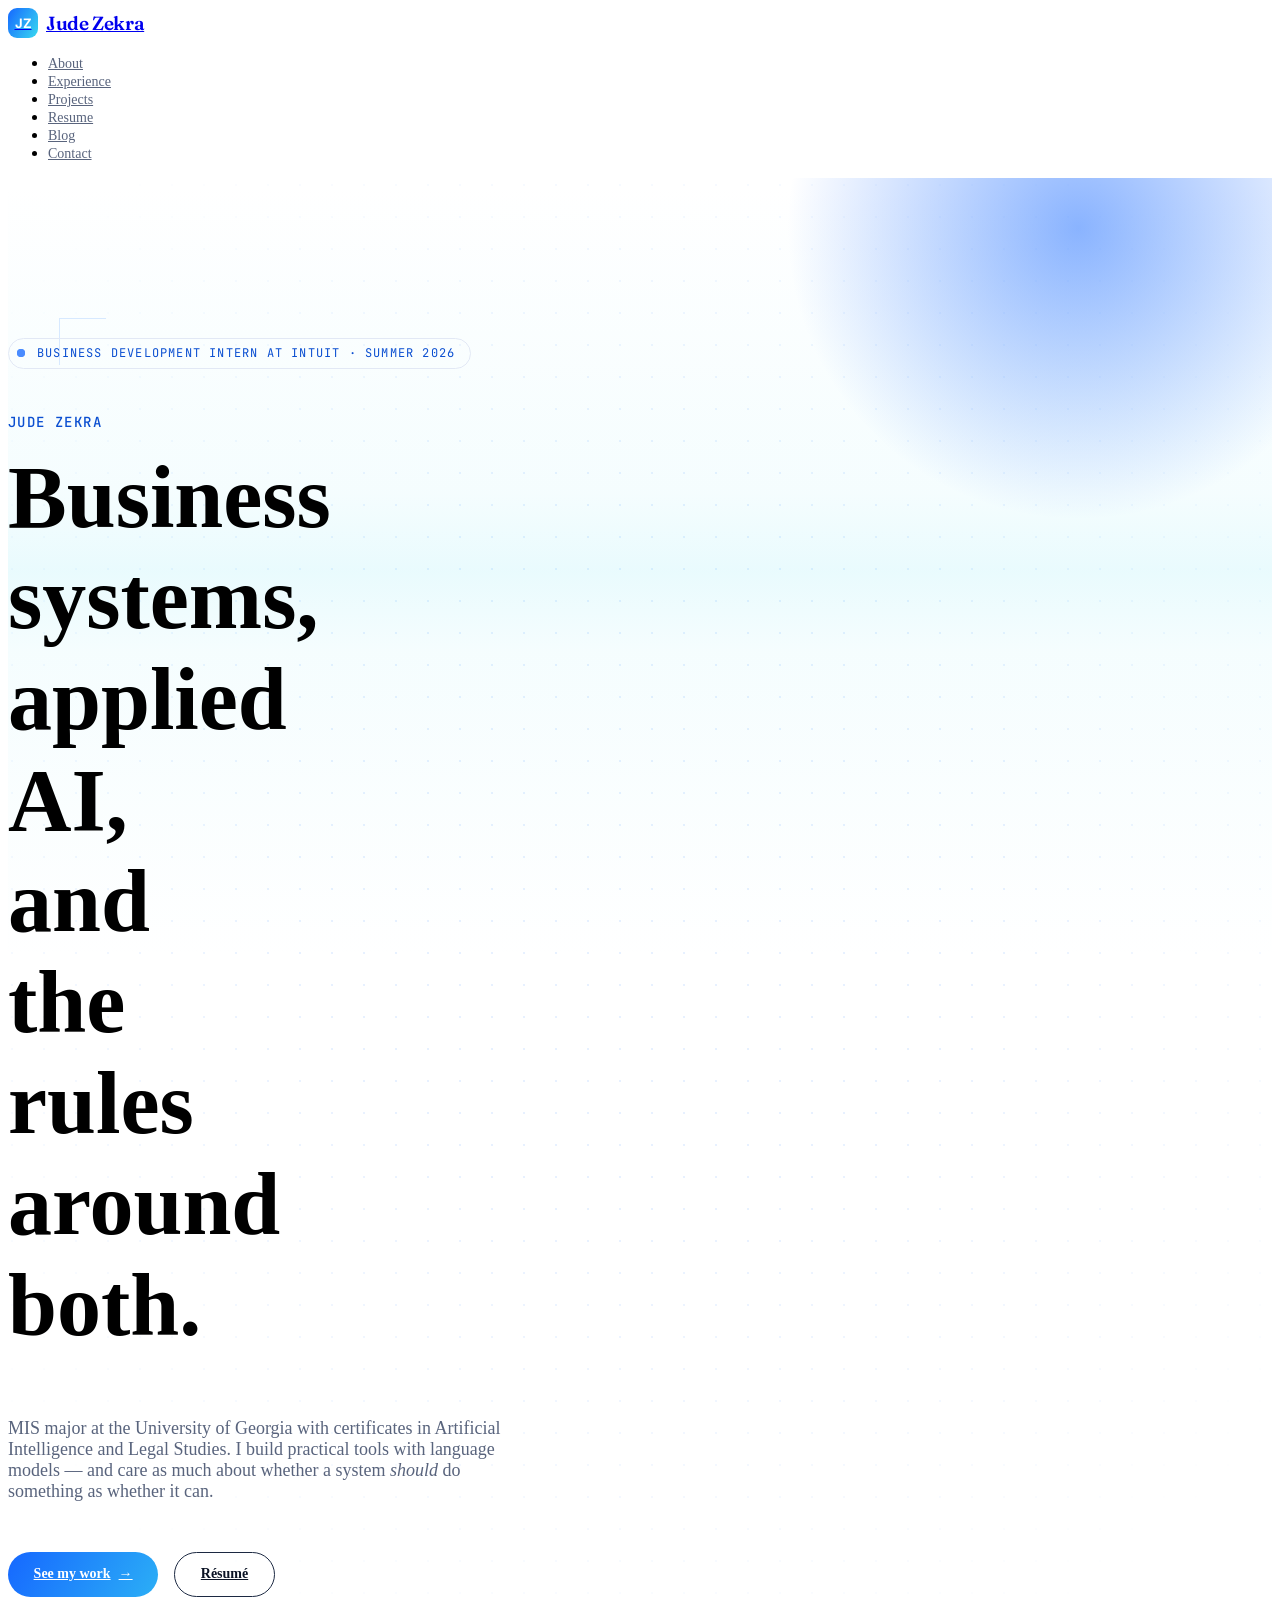
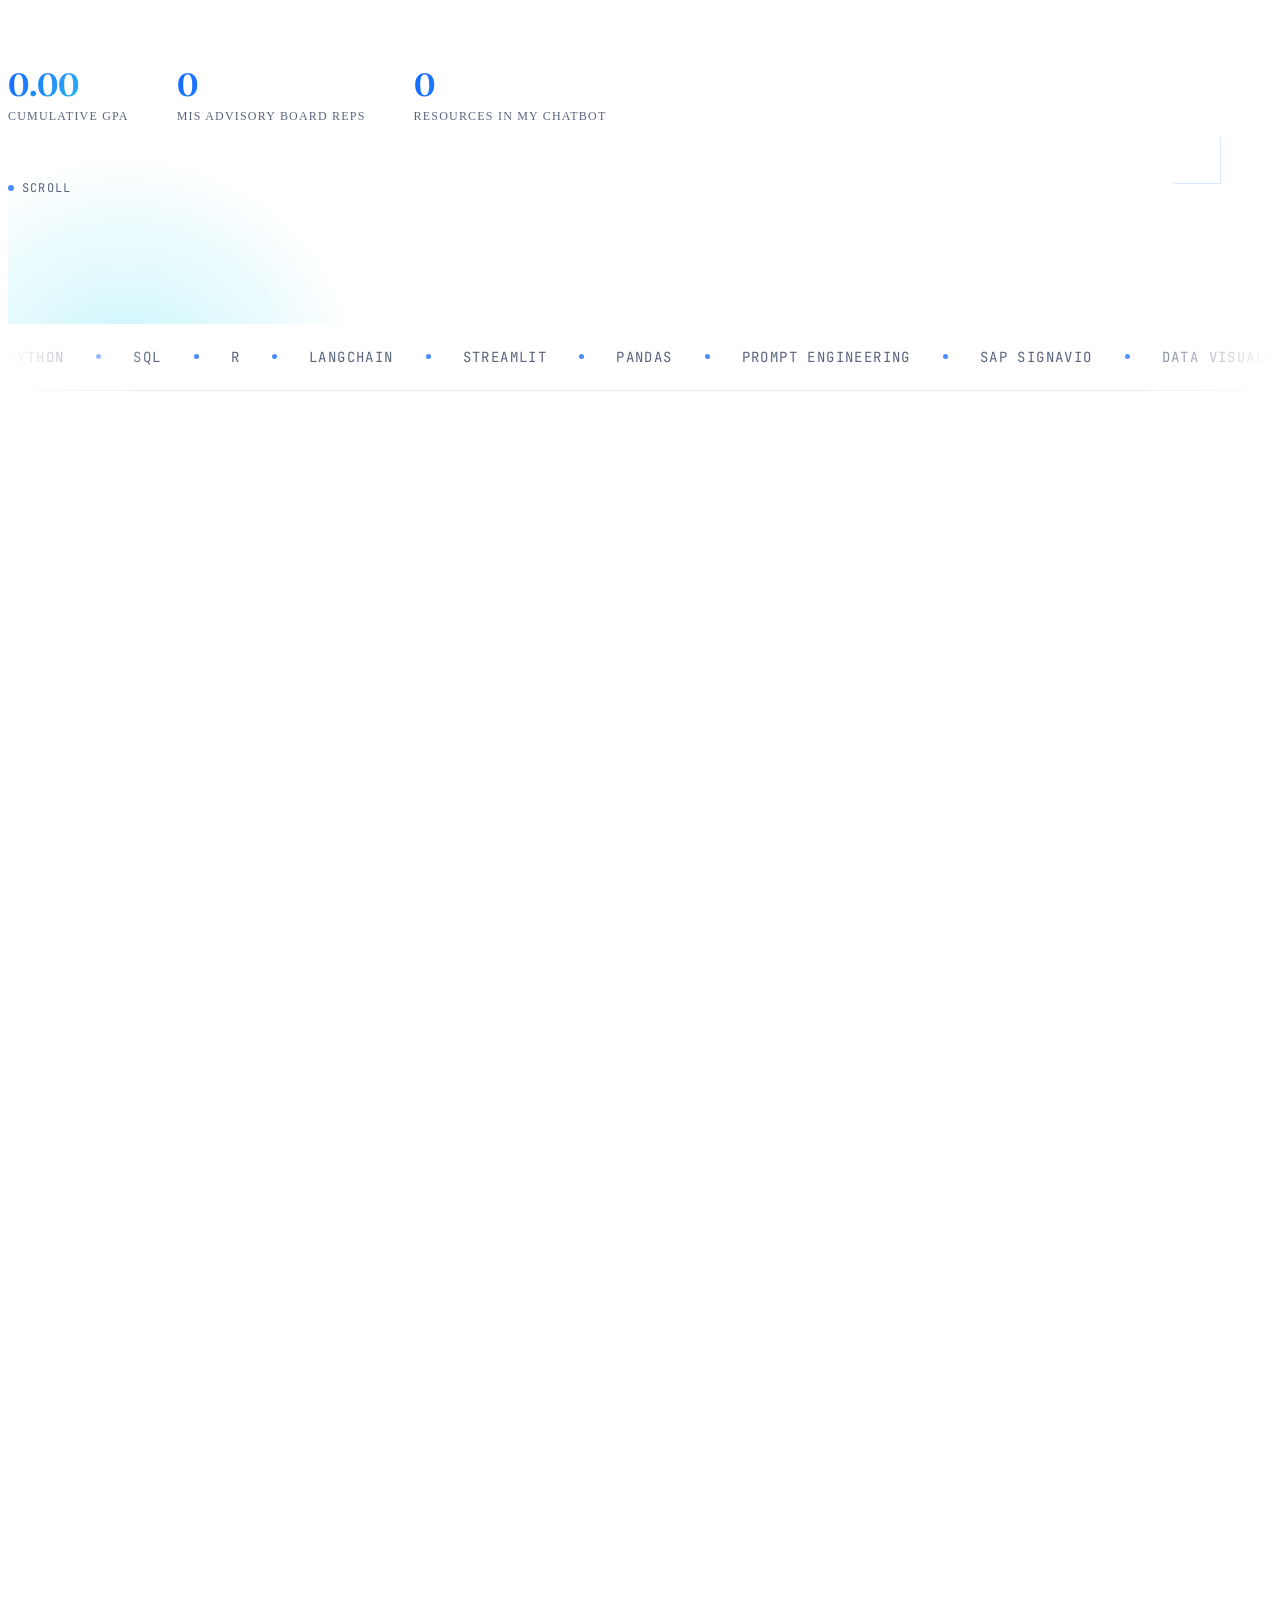
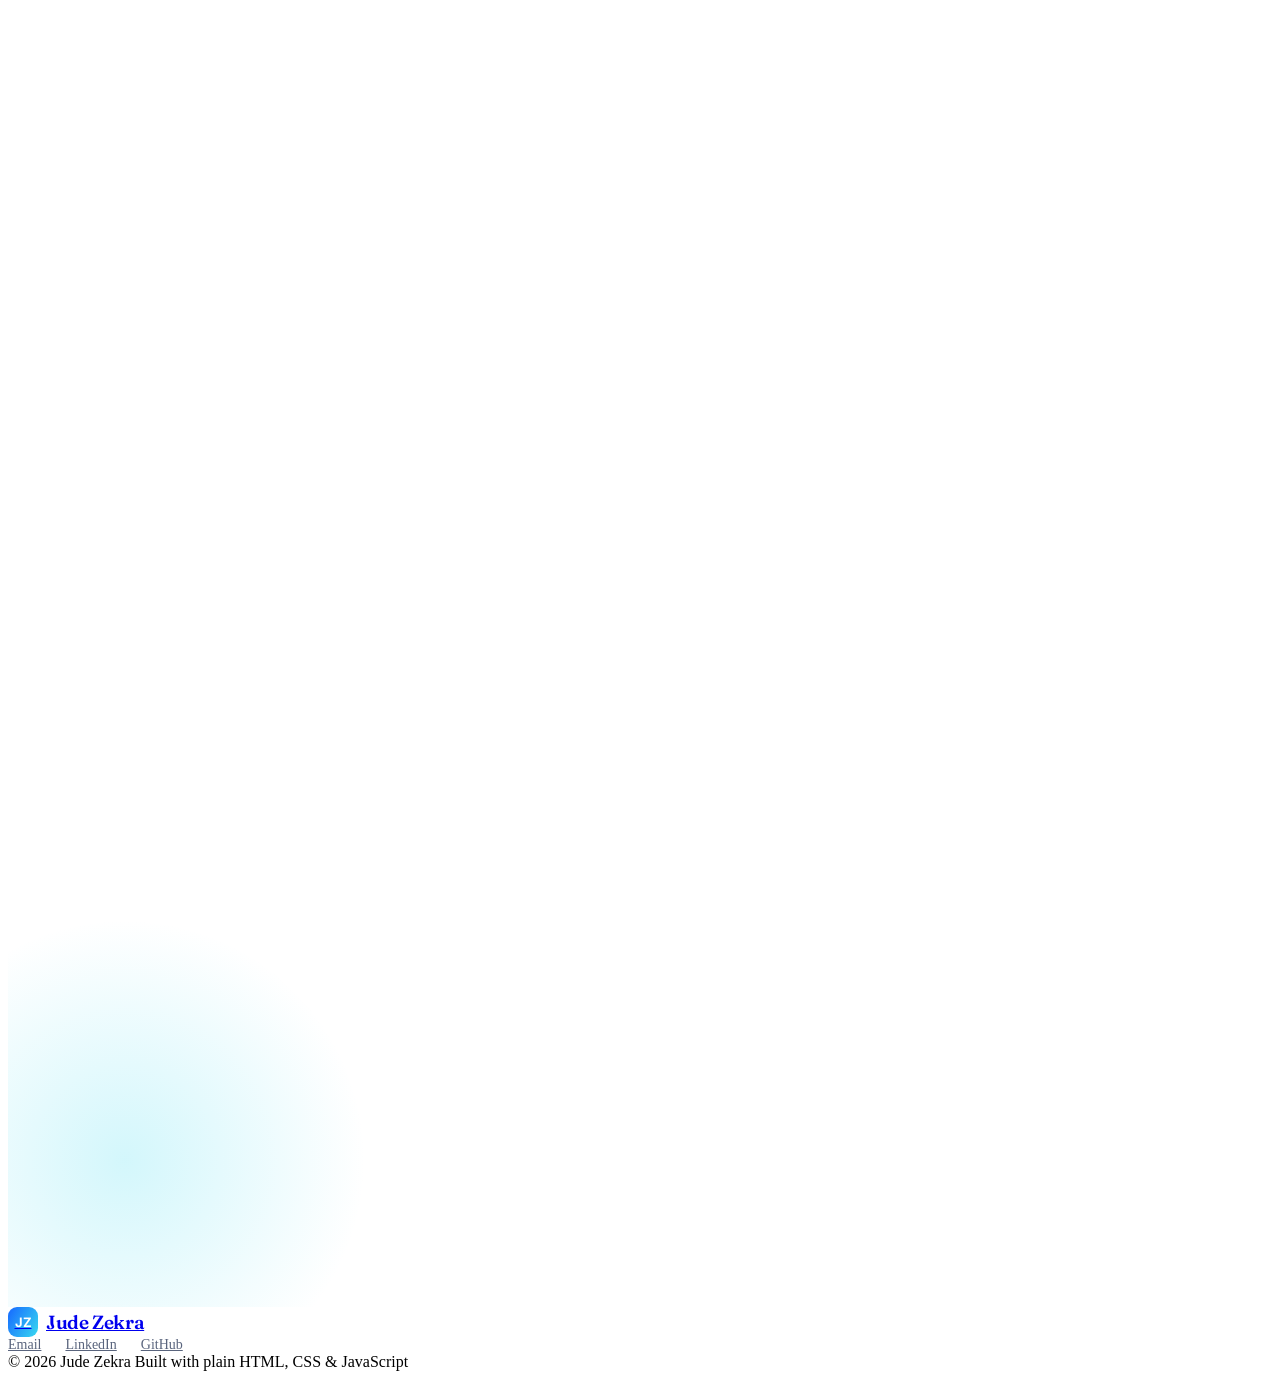
==== index.html @ a31fc376 "Revert to the original JZ mark; add a futuristic hero treatment Logo goes back to the gradient JZ bo" ====
<!DOCTYPE html>
<html lang="en">
<head>
  <meta charset="UTF-8">
  <meta name="viewport" content="width=device-width, initial-scale=1.0">
  <title>Jude Zekra — MIS, Applied AI &amp; Legal Studies | University of Georgia</title>
  <meta name="description" content="Jude Zekra — Management Information Systems student at the University of Georgia with certificates in Artificial Intelligence and Legal Studies. Business Development Intern at Intuit.">

  <link rel="icon" type="image/svg+xml" href="assets/img/favicon.svg">
  <link rel="icon" type="image/png" sizes="32x32" href="assets/img/favicon-32.png">
  <link rel="icon" type="image/png" sizes="16x16" href="assets/img/favicon-16.png">
  <link rel="apple-touch-icon" href="assets/img/apple-touch-icon.png">

  <meta property="og:type" content="website">
  <meta property="og:title" content="Jude Zekra — MIS, Applied AI &amp; Legal Studies">
  <meta property="og:description" content="MIS student at UGA with certificates in AI and Legal Studies. Business Development Intern at Intuit.">
  <meta property="og:image" content="https://judezekra.github.io/assets/img/og-image.png">
  <meta property="og:url" content="https://judezekra.github.io/">
  <meta name="twitter:card" content="summary_large_image">
  <link rel="canonical" href="https://judezekra.github.io/">

  <script type="application/ld+json">
  {
    "@context": "https://schema.org",
    "@type": "Person",
    "name": "Jude Zekra",
    "url": "https://judezekra.github.io/",
    "email": "mailto:judezekra@yahoo.com",
    "jobTitle": "Management Information Systems Student",
    "description": "MIS student at the University of Georgia with certificates in Artificial Intelligence and Legal Studies. Business Development Intern at Intuit.",
    "image": "https://judezekra.github.io/assets/img/jude-zekra.jpg",
    "address": { "@type": "PostalAddress", "addressLocality": "Athens", "addressRegion": "GA", "addressCountry": "US" },
    "affiliation": { "@type": "CollegeOrUniversity", "name": "University of Georgia" },
    "worksFor": { "@type": "Organization", "name": "Intuit" },
    "knowsLanguage": ["English", "Arabic"],
    "knowsAbout": [
      "Management Information Systems",
      "Applied Artificial Intelligence",
      "Legal Studies",
      "Privacy Law",
      "Data Ethics",
      "Prompt Engineering",
      "Data Visualization",
      "Business Process Management",
      "SQL",
      "Python"
    ],
    "sameAs": [
      "https://www.linkedin.com/in/jude-zekra-260562241/",
      "https://github.com/judezekra"
    ]
  }
  </script>

  <link rel="preconnect" href="https://fonts.googleapis.com">
  <link rel="preconnect" href="https://fonts.gstatic.com" crossorigin>
  <link href="https://fonts.googleapis.com/css2?family=Fraunces:opsz,wght@9..144,400;9..144,600;9..144,700&family=Inter:wght@400;500;600;700&family=JetBrains+Mono:wght@400;500&display=swap" rel="stylesheet">

  <link rel="stylesheet" href="assets/css/variables.css">
  <link rel="stylesheet" href="assets/css/base.css">
  <link rel="stylesheet" href="assets/css/layout.css">
  <link rel="stylesheet" href="assets/css/components.css">
  <link rel="stylesheet" href="assets/css/animations.css">
</head>
<body>

  <div class="scroll-progress"></div>

  <header class="site-header section--dark">
    <div class="container">
      <a href="index.html" class="logo"><span class="logo-mark">JZ</span> Jude Zekra</a>
      <button class="nav-toggle" aria-expanded="false" aria-controls="nav-menu" aria-label="Toggle menu">
        <span></span><span></span><span></span>
      </button>
      <nav id="nav-menu">
        <ul class="nav-list">
          <li><a href="#about" class="nav-link">About</a></li>
          <li><a href="#experience" class="nav-link">Experience</a></li>
          <li><a href="#projects" class="nav-link">Projects</a></li>
          <li><a href="resume.html" class="nav-link">Resume</a></li>
          <li><a href="blog/index.html" class="nav-link">Blog</a></li>
          <li><a href="#contact" class="nav-link">Contact</a></li>
        </ul>
      </nav>
    </div>
  </header>
  <div class="nav-scrim"></div>

  <main>

    <!-- ================= HERO ================= -->
    <section class="hero section--dark">
      <div class="hero-bg">
        <div class="hero-grid"></div>
        <div class="hero-scan"></div>
        <div class="orb orb-1"></div>
        <div class="orb orb-2"></div>
        <div class="hero-hud hero-hud--tl"></div>
        <div class="hero-hud hero-hud--br"></div>
      </div>

      <div class="container hero-content">
        <div class="hero-stagger" style="display:flex; flex-direction:column; align-items:flex-start; gap:var(--space-6);">
          <span class="eyebrow"><span class="pulse-dot"></span> Business Development Intern at Intuit · Summer 2026</span>

          <h1 style="max-width:16ch;">
            <span class="hero-name">Jude Zekra</span>
            <span style="font-size:var(--fs-hero); display:block;">Business systems, <span class="text-gradient">applied AI</span>, and the rules around both.</span>
          </h1>

          <p style="font-size:var(--fs-body-lg); color:var(--ink-soft); max-width:56ch;">
            MIS major at the University of Georgia with certificates in Artificial Intelligence and Legal Studies. I build practical tools with language models — and care as much about whether a system <em>should</em> do something as whether it can.
          </p>

          <div style="display:flex; gap:var(--space-4); flex-wrap:wrap; margin-top:var(--space-2);">
            <a href="#projects" class="btn btn-primary" data-magnetic="0.2">See my work <span class="btn-arrow">→</span></a>
            <a href="resume.html" class="btn btn-outline" style="border-color:var(--color-dark-border);">Résumé</a>
          </div>

          <div class="stats" style="margin-top:var(--space-12);">
            <div>
              <div class="stat-value" data-count="3.87">0.00</div>
              <div class="stat-label">Cumulative GPA</div>
            </div>
            <div>
              <div class="stat-value" data-count="24" data-count-prefix="1 of ">0</div>
              <div class="stat-label">MIS Advisory Board reps</div>
            </div>
            <div>
              <div class="stat-value" data-count="50" data-count-suffix="+">0</div>
              <div class="stat-label">Resources in my chatbot</div>
            </div>
          </div>

          <div class="scroll-cue" style="margin-top:var(--space-8);">
            <span class="scroll-cue-dot"></span> Scroll
          </div>
        </div>
      </div>
    </section>

    <!-- ================= MARQUEE ================= -->
    <div class="marquee section--dark" style="border-top:none;">
      <div class="marquee-track">
        <span>Python</span><span>SQL</span><span>R</span><span>LangChain</span><span>Streamlit</span><span>Pandas</span><span>Prompt Engineering</span><span>SAP Signavio</span><span>Data Visualization</span><span>Arabic — Native</span>
        <span>Python</span><span>SQL</span><span>R</span><span>LangChain</span><span>Streamlit</span><span>Pandas</span><span>Prompt Engineering</span><span>SAP Signavio</span><span>Data Visualization</span><span>Arabic — Native</span>
      </div>
    </div>

    <!-- ================= ABOUT ================= -->
    <section id="about" class="section">
      <div class="container">
        <div class="split">
          <div data-reveal="left">
            <img class="portrait" src="assets/img/jude-zekra.jpg" width="720" height="902"
                 alt="Portrait of Jude Zekra in a grey suit and yellow striped tie">

            <div class="now-card">
              <span class="section-label">Currently</span>
              <ul class="now-list">
                <li>Business Development Intern at <strong>Intuit</strong></li>
                <li>MIS student at <strong>UGA</strong> — AI &amp; Legal Studies certificates</li>
                <li>Building an AI chatbot for UGA student resources</li>
                <li>Interested in product, AI strategy &amp; governance</li>
              </ul>
            </div>
          </div>

          <div data-reveal="right" style="display:flex; flex-direction:column; gap:var(--space-6);">
            <div>
              <span class="section-label">About</span>
              <h2 style="font-size:var(--fs-h1);">I like the messy middle between people and systems.</h2>
            </div>
            <p style="font-size:var(--fs-body-lg);">
              I'm studying Management Information Systems at UGA with certificates in <strong>Artificial Intelligence</strong> and <strong>Legal Studies</strong>, carrying a 3.87 GPA as a Presidential Scholar and Zell Miller Scholar.
            </p>
            <p style="color:var(--ink-soft);">
              Most of what I enjoy sits where business questions meet technical ones: building an AI chatbot so students can actually find campus resources, designing a prompt pipeline to shortlist partner companies for my department, or working out whether a healthcare model can scale before anyone writes code. This summer I'm at <strong>Intuit</strong> as a Business Development Intern.
            </p>
            <p style="color:var(--ink-soft);">
              The legal side isn't a detour from the technical one. As more decisions get handed to models, someone has to think clearly about privacy, data ethics, and accountability — and it helps if that person also understands how the system was built. Outside of coursework I'm VP of Finance for Wishmakers on Campus and I referee soccer.
            </p>

            <div class="grid-12" style="margin-top:var(--space-4); gap:var(--space-8);">
              <div class="span-4 skill-group" data-reveal="up">
                <h3>Technical</h3>
                <div class="tag-row">
                  <span class="tag">Python</span><span class="tag">SQL</span><span class="tag">R</span><span class="tag">Pandas</span><span class="tag">LangChain</span><span class="tag">Streamlit</span>
                </div>
              </div>
              <div class="span-4 skill-group" data-reveal="up">
                <h3>Business &amp; Process</h3>
                <div class="tag-row">
                  <span class="tag">SAP Signavio</span><span class="tag">Business Process Mgmt</span><span class="tag">Data Visualization</span>
                </div>
              </div>
              <div class="span-4 skill-group" data-reveal="up">
                <h3>Policy &amp; Language</h3>
                <div class="tag-row">
                  <span class="tag">Privacy Law</span><span class="tag">Data Ethics</span><span class="tag">Prompt Engineering</span><span class="tag">Arabic — Native</span>
                </div>
              </div>
            </div>
          </div>
        </div>
      </div>
    </section>

    <!-- ================= EXPERIENCE ================= -->
    <section id="experience" class="section section--tint">
      <div class="container">
        <div class="section-head" data-reveal="up">
          <span class="section-label">Experience</span>
          <h2 style="font-size:var(--fs-h1);">Where I've worked</h2>
        </div>

        <div class="split">
          <div data-reveal="left">
            <h3 class="card-title" style="margin-bottom:var(--space-6);">Professional</h3>
            <div class="timeline">
              <div class="timeline-item">
                <span class="card-index">May 2026 — Aug 2026</span>
                <h4 class="card-title">Business Development Intern · Intuit</h4>
                <p class="card-desc">Atlanta, GA — incoming.</p>
              </div>
              <div class="timeline-item">
                <span class="card-index">May 2025 — Aug 2025</span>
                <h4 class="card-title">Sales Associate · Cady</h4>
                <p class="card-desc">Sold high-value photo packages in private client sessions, closing $1,000–$2,000 collection deals and 4–7 prepaid packages a day at checkout.</p>
              </div>
              <div class="timeline-item">
                <span class="card-index">May 2024 — Dec 2024</span>
                <h4 class="card-title">Camp Counselor · YMCA</h4>
                <p class="card-desc">Ran sports training for 30 campers with no injuries or major incidents, and lifted session participation 20% by reworking drills around weekly "game Fridays".</p>
              </div>
              <div class="timeline-item">
                <span class="card-index">Jun 2021 — Feb 2024</span>
                <h4 class="card-title">Cashier · Publix</h4>
                <p class="card-desc">Reached top-three Club Publix engagement out of 25 cashiers at 21.31%, and trained incoming cashiers on the POS system.</p>
              </div>
            </div>
          </div>

          <div data-reveal="right">
            <h3 class="card-title" style="margin-bottom:var(--space-6);">Leadership</h3>
            <div class="timeline">
              <div class="timeline-item">
                <span class="card-index">Feb 2026 — Present</span>
                <h4 class="card-title">Student Rep · MIS Student Advisory Board</h4>
                <p class="card-desc">Selected as 1 of 24 MIS students to advise on program development and industry partnerships, representing the student voice at faculty and departmental level.</p>
              </div>
              <div class="timeline-item">
                <span class="card-index">Feb 2026 — Present</span>
                <h4 class="card-title">Student Worker · UGA MIS Department</h4>
                <p class="card-desc">Produced the MIS major orientation presentation and managed scholarship documentation, verifying recipient records and preparing donor packets.</p>
              </div>
              <div class="timeline-item">
                <span class="card-index">Jan 2025 — Present</span>
                <h4 class="card-title">VP of Finance · Wishmakers on Campus</h4>
                <p class="card-desc">Track all incoming and outgoing funds, reconcile monthly statements, and allocate resources across 5+ events and fundraisers a year.</p>
              </div>
            </div>
          </div>
        </div>
      </div>
    </section>

    <!-- ================= PROJECTS ================= -->
    <section id="projects" class="section">
      <div class="container">
        <div class="section-head" data-reveal="up">
          <span class="section-label">Projects</span>
          <h2 style="font-size:var(--fs-h1);">Things I've built</h2>
        </div>

        <div class="grid-12">
          <div class="span-7" data-reveal="up">
            <article class="card" data-tilt>
              <div class="card-media"><img src="assets/img/projects/ai-chatbot.svg" alt="Chat interface answering a question about campus tutoring, citing a resource database"></div>
              <div class="card-body">
                <span class="card-index">01 — Personal project · Oct 2025 – Present</span>
                <h3 class="card-title">AI Chatbot for Student Resources</h3>
                <p class="card-desc">
                  A conversational tool that answers UGA campus questions in real time. I wired OpenAI's GPT-3.5 API to a Streamlit front end and built a structured database of 50+ student resources — advising, tutoring, career services, wellness — so answers come back grounded in real listings rather than guesses. Pandas and LangChain handle retrieval and prompt construction.
                </p>
                <div class="tag-row"><span class="tag">Python</span><span class="tag">LangChain</span><span class="tag">Streamlit</span><span class="tag">Pandas</span></div>
                <a href="https://github.com/judezekra/UGA-Chatbot" class="card-link">View the code on GitHub <span class="btn-arrow">→</span></a>
              </div>
            </article>
          </div>

          <div class="span-5" data-reveal="up">
            <article class="card" data-tilt>
              <div class="card-media"><img src="assets/img/projects/company-discovery.svg" alt="Pipeline narrowing a broad list of firms down to ranked partner candidates"></div>
              <div class="card-body">
                <span class="card-index">02 — MIS Student Advisory Board</span>
                <h3 class="card-title">AI Company Discovery Pipeline</h3>
                <p class="card-desc">
                  Built an AI-driven pipeline to surface high-potential firms for the advisory board to approach, using prompt engineering and iterative refinement to score and rank candidates — turning partner prospecting from a manual scan into a repeatable process.
                </p>
                <div class="tag-row"><span class="tag">Prompt Engineering</span><span class="tag">Research</span></div>
              </div>
            </article>
          </div>

          <div class="span-12" data-reveal="up">
            <article class="card" data-tilt>
              <div class="card-media" style="aspect-ratio:21/9;"><img src="assets/img/projects/healthtech.svg" alt="Business Model Canvas next to a mobile app wireframe for booking a clinician visit"></div>
              <div class="card-body">
                <span class="card-index">03 — Coursework · Jan – May 2025</span>
                <h3 class="card-title">HealthTech Business Model</h3>
                <p class="card-desc">
                  A full business model for a mobile healthcare service bringing consultations to underserved populations. I used the Business Model Canvas to pressure-test whether it could scale, and designed wireframes to make the booking flow concrete before any of it was built.
                </p>
                <div class="tag-row"><span class="tag">Business Model Canvas</span><span class="tag">Wireframing</span><span class="tag">Market Analysis</span></div>
              </div>
            </article>
          </div>
        </div>
      </div>
    </section>

    <!-- ================= CONTACT ================= -->
    <section id="contact" class="section section--dark" style="position:relative; overflow:hidden;">
      <div class="hero-bg"><div class="orb orb-2" style="opacity:0.22;"></div></div>
      <div class="container" style="position:relative; z-index:1;">
        <div class="split">
          <div data-reveal="left">
            <span class="section-label">Contact</span>
            <h2 style="font-size:var(--fs-h1); margin-bottom:var(--space-4);">Let's talk.</h2>
            <p style="color:var(--ink-soft); max-width:40ch;">
              Always happy to hear about internships, projects, or anything at the intersection of business and AI. Based in Athens, GA.
            </p>
            <div style="display:flex; gap:var(--space-6); margin-top:var(--space-8); flex-wrap:wrap;">
              <a href="mailto:judezekra@yahoo.com" class="social-link">Email</a>
              <a href="https://www.linkedin.com/in/jude-zekra-260562241/" class="social-link">LinkedIn</a>
              <a href="https://github.com/judezekra" class="social-link">GitHub</a>
            </div>
          </div>

          <div class="contact-card" data-reveal="right">
            <span class="section-label">Drop me a line</span>
            <a href="mailto:judezekra@yahoo.com" class="contact-email">judezekra@yahoo.com</a>
            <p style="color:var(--ink-soft); font-size:var(--fs-small);">
              The quickest way to reach me. I read everything and usually reply within a day.
            </p>
            <a href="mailto:judezekra@yahoo.com?subject=Hello%20Jude" class="btn btn-primary" data-magnetic="0.15">
              Email me <span class="btn-arrow">→</span>
            </a>
          </div>
        </div>
      </div>
    </section>

  </main>

  <footer class="site-footer section--dark">
    <div class="container">
      <div class="footer-top">
        <a href="index.html" class="logo"><span class="logo-mark">JZ</span> Jude Zekra</a>
        <div style="display:flex; gap:var(--space-6); flex-wrap:wrap;">
          <a href="mailto:judezekra@yahoo.com" class="social-link">Email</a>
          <a href="https://www.linkedin.com/in/jude-zekra-260562241/" class="social-link">LinkedIn</a>
          <a href="https://github.com/judezekra" class="social-link">GitHub</a>
        </div>
      </div>
      <div class="footer-grid">
        <span>© 2026 Jude Zekra</span>
        <span>Built with plain HTML, CSS &amp; JavaScript</span>
      </div>
    </div>
  </footer>

  <script defer src="assets/js/nav.js"></script>
  <script defer src="assets/js/scroll-reveal.js"></script>
  <script defer src="assets/js/smooth-scroll.js"></script>
  <script defer src="assets/js/motion.js"></script>
</body>
</html>
---- assets/css/variables.css ----
/* ==========================================================================
   Design Tokens
   ========================================================================== */

:root {
  /* Blue scale */
  --blue-50:  #EEF5FF;
  --blue-100: #D9E7FF;
  --blue-200: #B4CFFF;
  --blue-300: #7AB0FF;
  --blue-400: #4A8CFF;
  --blue-500: #1668FF;
  --blue-600: #0B4FD1;
  --blue-700: #0A3D9E;
  --cyan-400: #38D9F0;

  /* Navy scale (dark sections) */
  --navy-900: #050A16;
  --navy-800: #0A1226;
  --navy-700: #121C35;
  --navy-600: #1C2942;

  /* Light context */
  --color-bg: #FFFFFF;
  --color-bg-alt: #F5F8FF;
  --color-surface: #FFFFFF;
  --color-ink: #0A1224;
  --color-ink-soft: #59647D;
  --color-border: #E2E8F5;

  /* Dark context */
  --color-dark-bg: var(--navy-900);
  --color-dark-surface: var(--navy-700);
  --color-dark-ink: #EAF1FF;
  --color-dark-ink-soft: #8FA0C0;
  --color-dark-border: var(--navy-600);

  /* Accent */
  --color-accent: var(--blue-500);
  --color-accent-text: var(--blue-600);   /* AA-safe blue for text on white */
  --color-accent-bright: var(--blue-300); /* for dark backgrounds */
  --gradient-accent: linear-gradient(120deg, var(--blue-500), var(--cyan-400));
  --gradient-accent-soft: linear-gradient(120deg, var(--blue-400), var(--cyan-400));

  /* Semantic aliases (light by default) */
  --bg: var(--color-bg);
  --surface: var(--color-surface);
  --ink: var(--color-ink);
  --ink-soft: var(--color-ink-soft);
  --border: var(--color-border);
  --accent: var(--color-accent);
  --accent-text: var(--color-accent-text);

  /* Typography */
  --font-display: "Fraunces", Georgia, serif;
  --font-body: "Inter", -apple-system, BlinkMacSystemFont, "Segoe UI", sans-serif;
  --font-mono: "JetBrains Mono", ui-monospace, SFMono-Regular, Menlo, monospace;

  --fs-hero: clamp(2.75rem, 6vw + 1rem, 5.5rem);
  --fs-h1: clamp(2.125rem, 3.5vw + 1rem, 3.5rem);
  --fs-h2: clamp(1.5rem, 1.8vw + 1rem, 2.125rem);
  --fs-h3: 1.1875rem;
  --fs-body-lg: 1.125rem;
  --fs-body: 1rem;
  --fs-small: 0.875rem;
  --fs-micro: 0.75rem;

  --lh-display: 1.08;
  --lh-body: 1.65;
  --ls-display: -0.025em;
  --ls-micro: 0.1em;

  /* Spacing */
  --space-1: 0.25rem;  --space-2: 0.5rem;   --space-3: 0.75rem;
  --space-4: 1rem;     --space-6: 1.5rem;   --space-8: 2rem;
  --space-12: 3rem;    --space-16: 4rem;    --space-24: 6rem;
  --space-32: 8rem;    --space-40: 10rem;

  /* Layout */
  --content-width: 1180px;
  --radius-sm: 6px;
  --radius-md: 12px;
  --radius-lg: 20px;
  --radius-xl: 28px;
  --radius-pill: 999px;

  /* Motion */
  --ease-out: cubic-bezier(0.16, 1, 0.3, 1);
  --ease-spring: cubic-bezier(0.34, 1.56, 0.64, 1);
  --ease-in-out: cubic-bezier(0.65, 0, 0.35, 1);
  --dur-fast: 200ms;
  --dur-base: 400ms;
  --dur-slow: 800ms;

}

@media (prefers-reduced-motion: reduce) {
  :root {
    --dur-fast: 1ms;
    --dur-base: 1ms;
    --dur-slow: 1ms;
  }
}
---- assets/css/components.css ----
/* ==========================================================================
   Components
   ========================================================================== */

/* ---------- Scroll progress bar ---------- */
.scroll-progress {
  position: fixed;
  top: 0; left: 0;
  height: 3px;
  width: 100%;
  transform: scaleX(0);
  transform-origin: left;
  background: var(--gradient-accent);
  z-index: 200;
  will-change: transform;
}

/* ---------- Logo ---------- */
.logo {
  font-family: var(--font-display);
  font-size: 1.1875rem;
  font-weight: 600;
  letter-spacing: -0.02em;
  display: inline-flex;
  align-items: center;
  gap: var(--space-2);
}

.logo-mark {
  width: 30px; height: 30px;
  border-radius: 9px;
  background: var(--gradient-accent);
  display: grid;
  place-items: center;
  color: #fff;
  font-size: 0.8125rem;
  font-family: var(--font-body);
  font-weight: 700;
  letter-spacing: 0;
  transition: transform var(--dur-base) var(--ease-spring);
}

.logo:hover .logo-mark { transform: rotate(-8deg) scale(1.08); }

/* ---------- Nav ---------- */
.nav-link {
  position: relative;
  font-size: var(--fs-small);
  font-weight: 500;
  color: var(--ink-soft);
  padding-bottom: 3px;
  transition: color var(--dur-fast) var(--ease-out);
}

.nav-link::after {
  content: "";
  position: absolute;
  left: 0; bottom: 0;
  width: 100%; height: 2px;
  border-radius: var(--radius-pill);
  background: var(--gradient-accent);
  transform: scaleX(0);
  transform-origin: right;
  transition: transform var(--dur-base) var(--ease-out);
}

.nav-link:hover { color: var(--ink); }
.nav-link:hover::after,
.nav-link.is-active::after { transform: scaleX(1); transform-origin: left; }
.nav-link.is-active { color: var(--ink); }

.nav-toggle {
  display: none;
  position: relative;
  z-index: 110;
  width: 28px; height: 20px;
}

.nav-toggle span {
  position: absolute;
  left: 0; right: 0;
  height: 2px;
  border-radius: 2px;
  background: currentColor;
  transition: transform var(--dur-base) var(--ease-spring), opacity var(--dur-fast) linear;
}
.nav-toggle span:nth-child(1) { top: 0; }
.nav-toggle span:nth-child(2) { top: 9px; }
.nav-toggle span:nth-child(3) { top: 18px; }
.nav-toggle[aria-expanded="true"] span:nth-child(1) { transform: translateY(9px) rotate(45deg); }
.nav-toggle[aria-expanded="true"] span:nth-child(2) { opacity: 0; }
.nav-toggle[aria-expanded="true"] span:nth-child(3) { transform: translateY(-9px) rotate(-45deg); }

@media (max-width: 860px) { .nav-toggle { display: block; } }

.nav-scrim { display: none; }
@media (max-width: 860px) {
  .nav-scrim.is-open {
    display: block;
    position: fixed;
    inset: 0;
    background: rgba(5, 10, 22, 0.6);
    z-index: 90;
  }
}

/* ---------- Buttons ---------- */
.btn {
  position: relative;
  display: inline-flex;
  align-items: center;
  gap: var(--space-2);
  padding: 0.85rem 1.6rem;
  border-radius: var(--radius-pill);
  font-size: var(--fs-small);
  font-weight: 600;
  overflow: hidden;
  transition: transform var(--dur-base) var(--ease-spring),
              border-color var(--dur-fast) var(--ease-out),
              color var(--dur-fast) var(--ease-out);
}

.btn-primary {
  background: var(--gradient-accent);
  background-size: 160% 160%;
  color: #fff;
}

.btn-primary:hover {
  transform: translateY(-3px);
  animation: gradient-drift 3s ease infinite;
}

.btn-outline {
  border: 1.5px solid var(--border);
  color: var(--ink);
}

.btn-outline:hover {
  transform: translateY(-3px);
  border-color: var(--blue-500);
  color: var(--accent-text);
}

.btn-arrow { transition: transform var(--dur-base) var(--ease-spring); }
.btn:hover .btn-arrow { transform: translateX(4px); }

/* ---------- Tags ---------- */
.tag {
  display: inline-block;
  font-size: var(--fs-micro);
  font-weight: 500;
  padding: 0.3rem 0.7rem;
  border-radius: var(--radius-pill);
  background: var(--blue-50);
  color: var(--blue-700);
  border: 1px solid var(--blue-100);
  transition: transform var(--dur-fast) var(--ease-spring),
              background var(--dur-fast) var(--ease-out);
}

.tag:hover { transform: translateY(-2px); background: var(--blue-100); }

.section--dark .tag {
  background: rgba(74, 140, 255, 0.14);
  border-color: rgba(74, 140, 255, 0.3);
  color: var(--blue-300);
}

.tag-row { display: flex; flex-wrap: wrap; gap: var(--space-2); }

/* ---------- Cards ---------- */
.card {
  position: relative;
  background: var(--surface);
  border: 1px solid var(--border);
  border-radius: var(--radius-lg);
  overflow: hidden;
  display: flex;
  flex-direction: column;
  height: 100%;
  transition: transform var(--dur-base) var(--ease-out),
              border-color var(--dur-base) var(--ease-out);
}

.card::before {
  content: "";
  position: absolute;
  inset: 0;
  border-radius: inherit;
  padding: 1px;
  background: var(--gradient-accent);
  -webkit-mask: linear-gradient(#000 0 0) content-box, linear-gradient(#000 0 0);
  -webkit-mask-composite: xor;
  mask-composite: exclude;
  opacity: 0;
  transition: opacity var(--dur-base) var(--ease-out);
  pointer-events: none;
  z-index: 2;
}

.card:hover { transform: translateY(-8px); }

.card:hover::before { opacity: 1; }

.card-media {
  aspect-ratio: 16 / 10;
  overflow: hidden;
  background: var(--color-bg-alt);
  border-bottom: 1px solid var(--border);
}

.card-media img {
  width: 100%; height: 100%;
  object-fit: cover;
  transition: transform var(--dur-slow) var(--ease-out);
}

.card:hover .card-media img { transform: scale(1.06); }

.card-body {
  padding: var(--space-6);
  display: flex;
  flex-direction: column;
  gap: var(--space-3);
  flex: 1;
}

.card-index {
  font-family: var(--font-mono);
  font-size: var(--fs-micro);
  letter-spacing: var(--ls-micro);
  color: var(--accent-text);
}

.card-title {
  font-size: var(--fs-h3);
  transition: color var(--dur-fast) var(--ease-out);
}

.card:hover .card-title { color: var(--accent-text); }

.card-desc { color: var(--ink-soft); font-size: var(--fs-small); }

.card-link {
  margin-top: auto;
  display: inline-flex;
  align-items: center;
  gap: var(--space-2);
  font-size: var(--fs-small);
  font-weight: 600;
  color: var(--accent-text);
}

.card-link .btn-arrow { transition: transform var(--dur-base) var(--ease-spring); }
.card:hover .card-link .btn-arrow { transform: translateX(5px); }

/* ---------- Hero visuals ---------- */
.hero {
  position: relative;
  overflow: hidden;
  padding-block: var(--space-40) var(--space-32);
}

@media (max-width: 768px) {
  .hero { padding-block: var(--space-24) var(--space-16); }
}

.hero-bg {
  position: absolute;
  inset: 0;
  z-index: 0;
  pointer-events: none;
  overflow: hidden;
}

/* Dot grid. Oversized and translated by exactly one tile so the loop is
   seamless — animating transform keeps it on the compositor instead of
   repainting the background every frame. */
.hero-grid {
  position: absolute;
  inset: -6%;
  background-image: radial-gradient(rgba(122, 176, 255, 0.18) 1px, transparent 1px);
  background-size: 32px 32px;
  mask-image: radial-gradient(ellipse 80% 60% at 50% 40%, #000 30%, transparent 75%);
  -webkit-mask-image: radial-gradient(ellipse 80% 60% at 50% 40%, #000 30%, transparent 75%);
  animation: grid-drift 14s linear infinite;
}

/* Scan sweep — a band of light passing down the hero */
.hero-scan {
  position: absolute;
  left: 0; right: 0;
  height: 45%;
  pointer-events: none;
  background: linear-gradient(
    180deg,
    transparent,
    rgba(56, 217, 240, 0.05) 40%,
    rgba(56, 217, 240, 0.11) 50%,
    rgba(56, 217, 240, 0.05) 60%,
    transparent
  );
  animation: hero-scan 11s cubic-bezier(0.4, 0, 0.2, 1) infinite;
}

/* HUD corner brackets — static, costs nothing, reads as instrumentation */
.hero-hud {
  position: absolute;
  width: 46px; height: 46px;
  border: 1px solid rgba(122, 176, 255, 0.28);
  pointer-events: none;
}
.hero-hud--tl { top: 8%;  left: 4%;  border-right: none; border-bottom: none; }
.hero-hud--br { bottom: 8%; right: 4%; border-left: none;  border-top: none; }

@media (max-width: 768px) { .hero-hud { display: none; } }

/* Gradient glows.
   A radial-gradient is already soft, so no blur() filter is needed — and
   dropping it (plus the drift animation) is what keeps the hero cheap to
   paint. These are static: no filter, no animation, no per-frame work. */
.orb {
  position: absolute;
  border-radius: 50%;
  opacity: 0.5;
}

.orb-1 {
  width: 46vw; height: 46vw;
  max-width: 620px; max-height: 620px;
  top: -14%; right: -8%;
  background: radial-gradient(circle, var(--blue-500) 0%, transparent 70%);
}

.orb-2 {
  width: 38vw; height: 38vw;
  max-width: 520px; max-height: 520px;
  bottom: -18%; left: -10%;
  background: radial-gradient(circle, var(--cyan-400) 0%, transparent 70%);
  opacity: 0.3;
}

.hero-content { position: relative; z-index: 1; }

.hero-name {
  display: block;
  font-family: var(--font-mono);
  font-size: var(--fs-small);
  font-weight: 500;
  letter-spacing: var(--ls-micro);
  text-transform: uppercase;
  color: var(--accent-text);
  margin-bottom: var(--space-4);
}

.eyebrow {
  display: inline-flex;
  align-items: center;
  gap: var(--space-3);
  font-family: var(--font-mono);
  font-size: var(--fs-micro);
  letter-spacing: var(--ls-micro);
  text-transform: uppercase;
  color: var(--accent-text);
  padding: 0.4rem 0.9rem 0.4rem 0.5rem;
  border: 1px solid var(--border);
  border-radius: var(--radius-pill);
  background: rgba(255, 255, 255, 0.04);
}

.pulse-dot {
  position: relative;
  width: 8px; height: 8px;
  border-radius: 50%;
  background: var(--blue-400);
}

.pulse-dot::after {
  content: "";
  position: absolute;
  inset: 0;
  border-radius: 50%;
  background: var(--blue-400);
  animation: pulse-ring 2.4s ease-out infinite;
}

/* ---------- Stats row ---------- */
.stats {
  display: flex;
  flex-wrap: wrap;
  gap: var(--space-12);
}

.stat-value {
  font-family: var(--font-display);
  font-size: clamp(1.75rem, 2.5vw, 2.5rem);
  font-weight: 600;
  line-height: 1;
  background: var(--gradient-accent);
  -webkit-background-clip: text;
  background-clip: text;
  color: transparent;
}

.stat-label {
  font-size: var(--fs-micro);
  letter-spacing: var(--ls-micro);
  text-transform: uppercase;
  color: var(--ink-soft);
  margin-top: var(--space-2);
}

/* ---------- Scroll cue ---------- */
.scroll-cue {
  display: inline-flex;
  align-items: center;
  gap: var(--space-2);
  font-family: var(--font-mono);
  font-size: var(--fs-micro);
  letter-spacing: var(--ls-micro);
  text-transform: uppercase;
  color: var(--ink-soft);
}

.scroll-cue-dot {
  width: 6px; height: 6px;
  border-radius: 50%;
  background: var(--blue-400);
  animation: scroll-cue-drift 1.8s ease-in-out infinite;
}

/* ---------- Marquee ---------- */
.marquee {
  overflow: hidden;
  padding-block: var(--space-6);
  border-block: 1px solid var(--border);
  mask-image: linear-gradient(90deg, transparent, #000 12%, #000 88%, transparent);
  -webkit-mask-image: linear-gradient(90deg, transparent, #000 12%, #000 88%, transparent);
}

.marquee-track {
  display: flex;
  width: max-content;
  gap: var(--space-8);
  animation: marquee-scroll 34s linear infinite;
}

.marquee:hover .marquee-track { animation-play-state: paused; }

.marquee-track span {
  display: inline-flex;
  align-items: center;
  gap: var(--space-8);
  font-family: var(--font-mono);
  font-size: var(--fs-small);
  letter-spacing: var(--ls-micro);
  text-transform: uppercase;
  color: var(--ink-soft);
  white-space: nowrap;
}

.marquee-track span::after {
  content: "";
  width: 5px; height: 5px;
  border-radius: 50%;
  background: var(--blue-400);
}

/* ---------- Skills ---------- */
.skill-group { display: flex; flex-direction: column; gap: var(--space-3); }

.skill-group h3 {
  font-family: var(--font-body);
  font-size: var(--fs-micro);
  font-weight: 600;
  letter-spacing: var(--ls-micro);
  text-transform: uppercase;
  color: var(--accent-text);
}

/* ---------- Forms ---------- */
.form-field {
  display: flex;
  flex-direction: column;
  gap: var(--space-2);
  margin-bottom: var(--space-5, 1.25rem);
}

.form-field label {
  font-size: var(--fs-small);
  font-weight: 500;
  color: var(--ink-soft);
}

.form-field input,
.form-field textarea {
  background: rgba(255, 255, 255, 0.04);
  border: 1.5px solid var(--border);
  border-radius: var(--radius-md);
  padding: var(--space-3) var(--space-4);
  color: var(--ink);
  transition: border-color var(--dur-fast) var(--ease-out),
              box-shadow var(--dur-fast) var(--ease-out);
}

.form-field input:focus,
.form-field textarea:focus {
  border-color: var(--blue-500);
  box-shadow: 0 0 0 4px rgba(22, 104, 255, 0.15);
  outline: none;
}

/* ---------- Portrait + "Currently" card ---------- */
.portrait {
  width: 100%;
  height: auto;
  border-radius: var(--radius-lg);
  border: 1px solid var(--border);
}

.now-card {
  margin-top: var(--space-6);
  padding: var(--space-6);
  border: 1px solid var(--border);
  border-radius: var(--radius-lg);
  background: var(--color-bg-alt);
}

.now-card .section-label { margin-bottom: var(--space-4); }

.now-list {
  display: flex;
  flex-direction: column;
  gap: var(--space-3);
  font-size: var(--fs-small);
  color: var(--ink-soft);
}

.now-list li {
  position: relative;
  padding-left: var(--space-6);
}

.now-list li::before {
  content: "";
  position: absolute;
  left: 0;
  top: 0.55em;
  width: 6px; height: 6px;
  border-radius: 50%;
  background: var(--gradient-accent);
}

.now-list strong { color: var(--ink); font-weight: 600; }

/* ---------- Résumé bullets ----------
   base.css strips list markers globally, so re-add them here as dots that
   match the accent rather than reintroducing browser default discs. */
.timeline-item ul li {
  position: relative;
  padding-left: var(--space-4);
}

.timeline-item ul li::before {
  content: "";
  position: absolute;
  left: 0;
  top: 0.62em;
  width: 4px; height: 4px;
  border-radius: 50%;
  background: var(--accent);
}

/* ---------- Empty state ---------- */
.empty-state {
  display: flex;
  flex-direction: column;
  align-items: flex-start;
  gap: var(--space-4);
  padding: var(--space-16) var(--space-8);
  border: 1px dashed var(--border);
  border-radius: var(--radius-lg);
  background: var(--color-bg-alt);
}

.empty-mark {
  display: grid;
  place-items: center;
  width: 48px; height: 48px;
  border-radius: var(--radius-md);
  background: var(--gradient-accent);
  color: #fff;
  font-size: 1.25rem;
}

/* ---------- Contact card ---------- */
.contact-card {
  display: flex;
  flex-direction: column;
  align-items: flex-start;
  gap: var(--space-4);
  padding: var(--space-8);
  border: 1px solid var(--border);
  border-radius: var(--radius-lg);
  background: rgba(255, 255, 255, 0.03);
}

.contact-card .section-label { margin-bottom: 0; }

.contact-email {
  font-family: var(--font-display);
  font-size: clamp(1.375rem, 2.4vw, 2rem);
  font-weight: 600;
  letter-spacing: -0.02em;
  word-break: break-word;
  background: var(--gradient-accent);
  background-size: 200% 200%;
  -webkit-background-clip: text;
  background-clip: text;
  color: transparent;
  animation: gradient-drift 8s ease-in-out infinite;
  transition: opacity var(--dur-fast) var(--ease-out);
}

.contact-email:hover { opacity: 0.75; }

@media (prefers-reduced-motion: reduce) {
  .contact-email { animation: none; }
}

/* ---------- Contact / footer social links ---------- */
.social-link {
  display: inline-flex;
  align-items: center;
  gap: var(--space-2);
  font-size: var(--fs-small);
  font-weight: 500;
  color: var(--ink-soft);
  transition: color var(--dur-fast) var(--ease-out), transform var(--dur-base) var(--ease-spring);
}

.social-link:hover { color: var(--accent-text); transform: translateY(-2px); }
---- assets/css/animations.css ----
/* ==========================================================================
   Motion system — keyframes, scroll reveals, entrance choreography
   ========================================================================== */

/* ---------- Keyframes ---------- */

@keyframes gradient-drift {
  0%, 100% { background-position: 0% 50%; }
  50%      { background-position: 100% 50%; }
}

@keyframes grid-drift {
  from { transform: translate3d(0, 0, 0); }
  to   { transform: translate3d(32px, 32px, 0); }
}

@keyframes hero-scan {
  0%        { transform: translateY(-110%); opacity: 0; }
  12%       { opacity: 1; }
  55%       { opacity: 1; }
  70%, 100% { transform: translateY(260%); opacity: 0; }
}

@keyframes marquee-scroll {
  from { transform: translateX(0); }
  to   { transform: translateX(-50%); }
}

@keyframes fade-up {
  from { opacity: 0; transform: translateY(28px); }
  to   { opacity: 1; transform: translateY(0); }
}

@keyframes line-grow {
  from { transform: scaleX(0); }
  to   { transform: scaleX(1); }
}

@keyframes pulse-ring {
  0%   { transform: scale(0.85); opacity: 0.6; }
  70%  { transform: scale(1.6);  opacity: 0; }
  100% { transform: scale(1.6);  opacity: 0; }
}

@keyframes scroll-cue-drift {
  0%, 100% { transform: translateY(0); opacity: 0.35; }
  50%      { transform: translateY(8px); opacity: 1; }
}

@keyframes shimmer {
  from { background-position: -200% 0; }
  to   { background-position: 200% 0; }
}

/* ---------- Hero entrance choreography ---------- */

.hero-stagger > * {
  opacity: 0;
  animation: fade-up 900ms var(--ease-out) forwards;
}
.hero-stagger > *:nth-child(1) { animation-delay: 120ms; }
.hero-stagger > *:nth-child(2) { animation-delay: 240ms; }
.hero-stagger > *:nth-child(3) { animation-delay: 360ms; }
.hero-stagger > *:nth-child(4) { animation-delay: 480ms; }
.hero-stagger > *:nth-child(5) { animation-delay: 600ms; }
.hero-stagger > *:nth-child(6) { animation-delay: 720ms; }

/* ---------- Scroll reveal ---------- */

[data-reveal] {
  opacity: 0;
  transition:
    opacity var(--dur-slow) var(--ease-out),
    transform var(--dur-slow) var(--ease-out);
  transition-delay: calc(var(--i, 0) * 90ms);
}

[data-reveal="up"],
[data-reveal=""]      { transform: translateY(36px); }
[data-reveal="left"]  { transform: translateX(-40px); }
[data-reveal="right"] { transform: translateX(40px); }
[data-reveal="scale"] { transform: scale(0.94); }

[data-reveal].is-visible {
  opacity: 1;
  transform: none;
}

/* ---------- Animated section label underline ---------- */

.section-label::after {
  content: "";
  display: block;
  width: 48px;
  height: 2px;
  margin-top: var(--space-3);
  background: var(--gradient-accent);
  border-radius: var(--radius-pill);
  transform: scaleX(0);
  transform-origin: left;
  transition: transform var(--dur-slow) var(--ease-out) 200ms;
}

[data-reveal].is-visible .section-label::after,
.section-label.is-visible::after { transform: scaleX(1); }

/* ---------- Reduced motion: strip everything down ---------- */

@media (prefers-reduced-motion: reduce) {
  .hero-stagger > * {
    opacity: 1;
    animation: none;
  }
  [data-reveal] {
    opacity: 1;
    transform: none;
    transition: none;
  }
  .section-label::after { transform: scaleX(1); transition: none; }
  .marquee-track, .scroll-cue-dot, .pulse-dot::after,
  .hero-grid, .hero-scan { animation: none !important; }
  .hero-scan { display: none; }
}
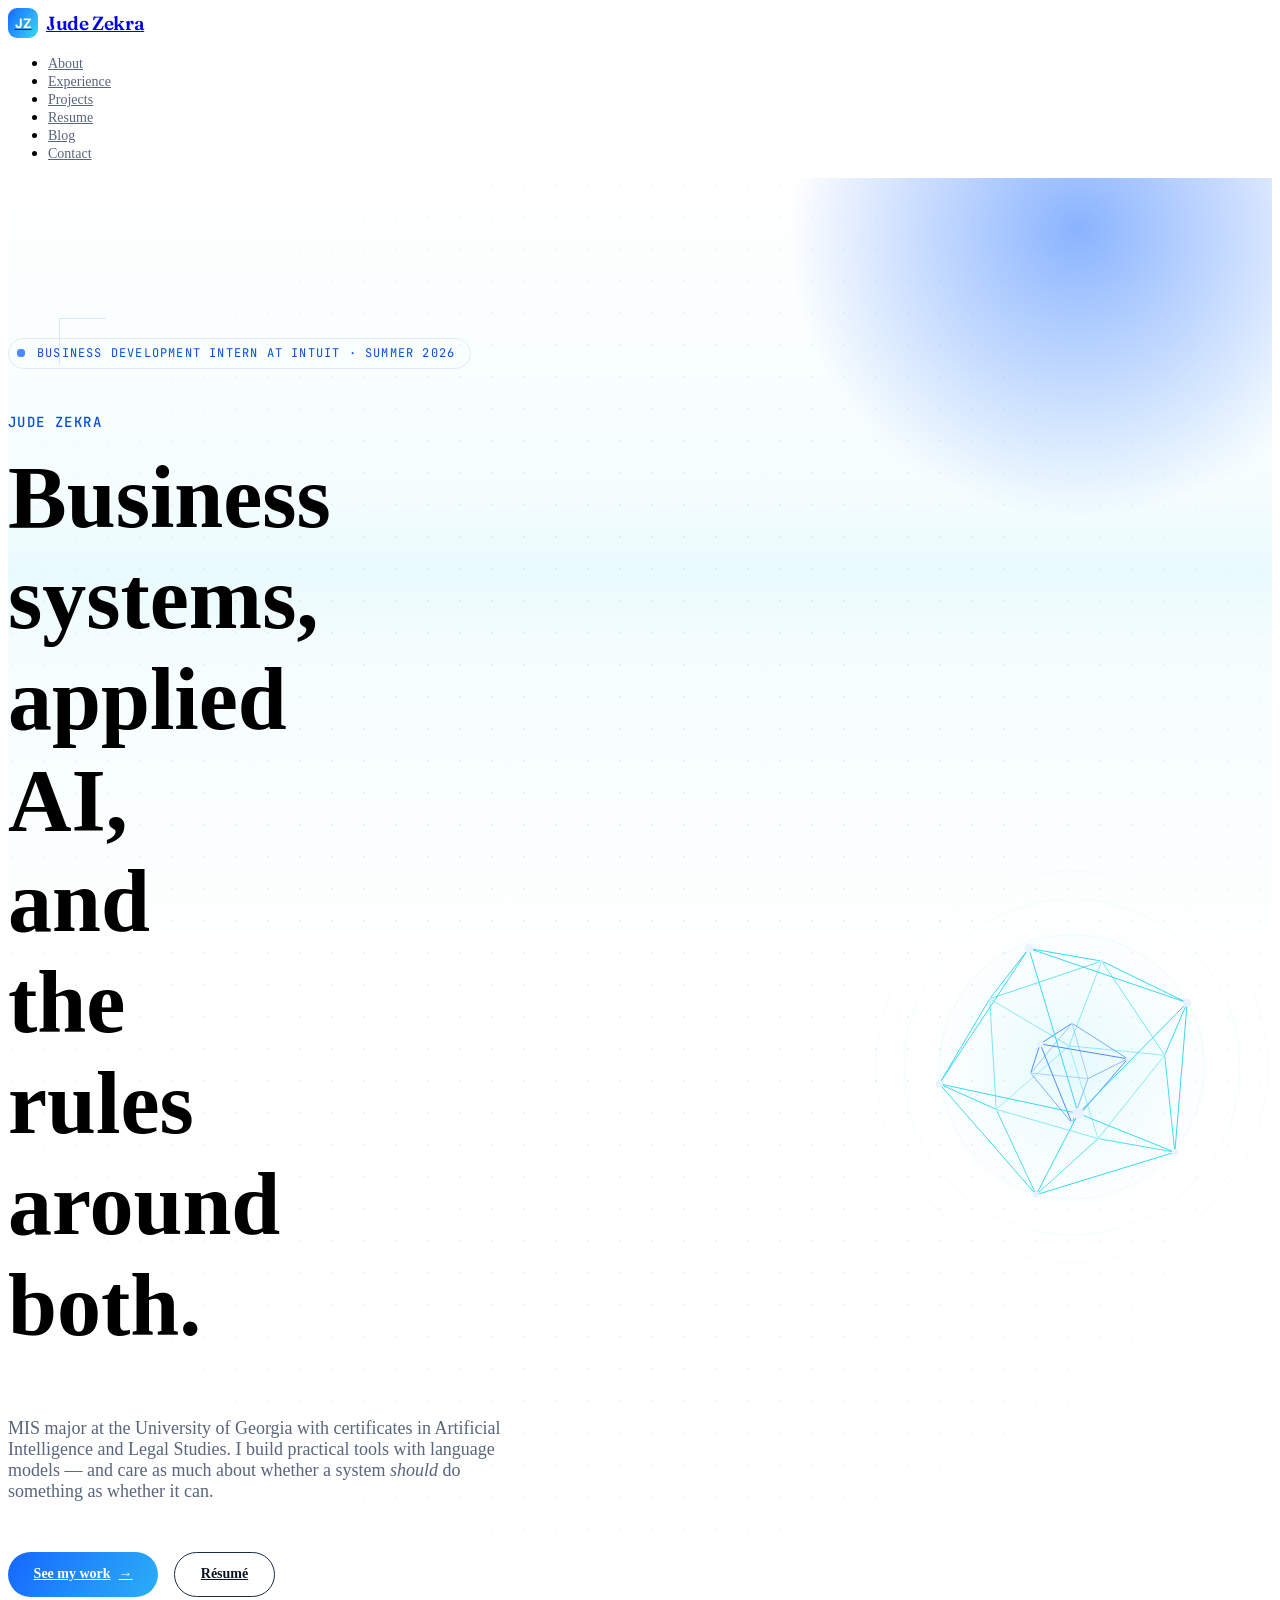
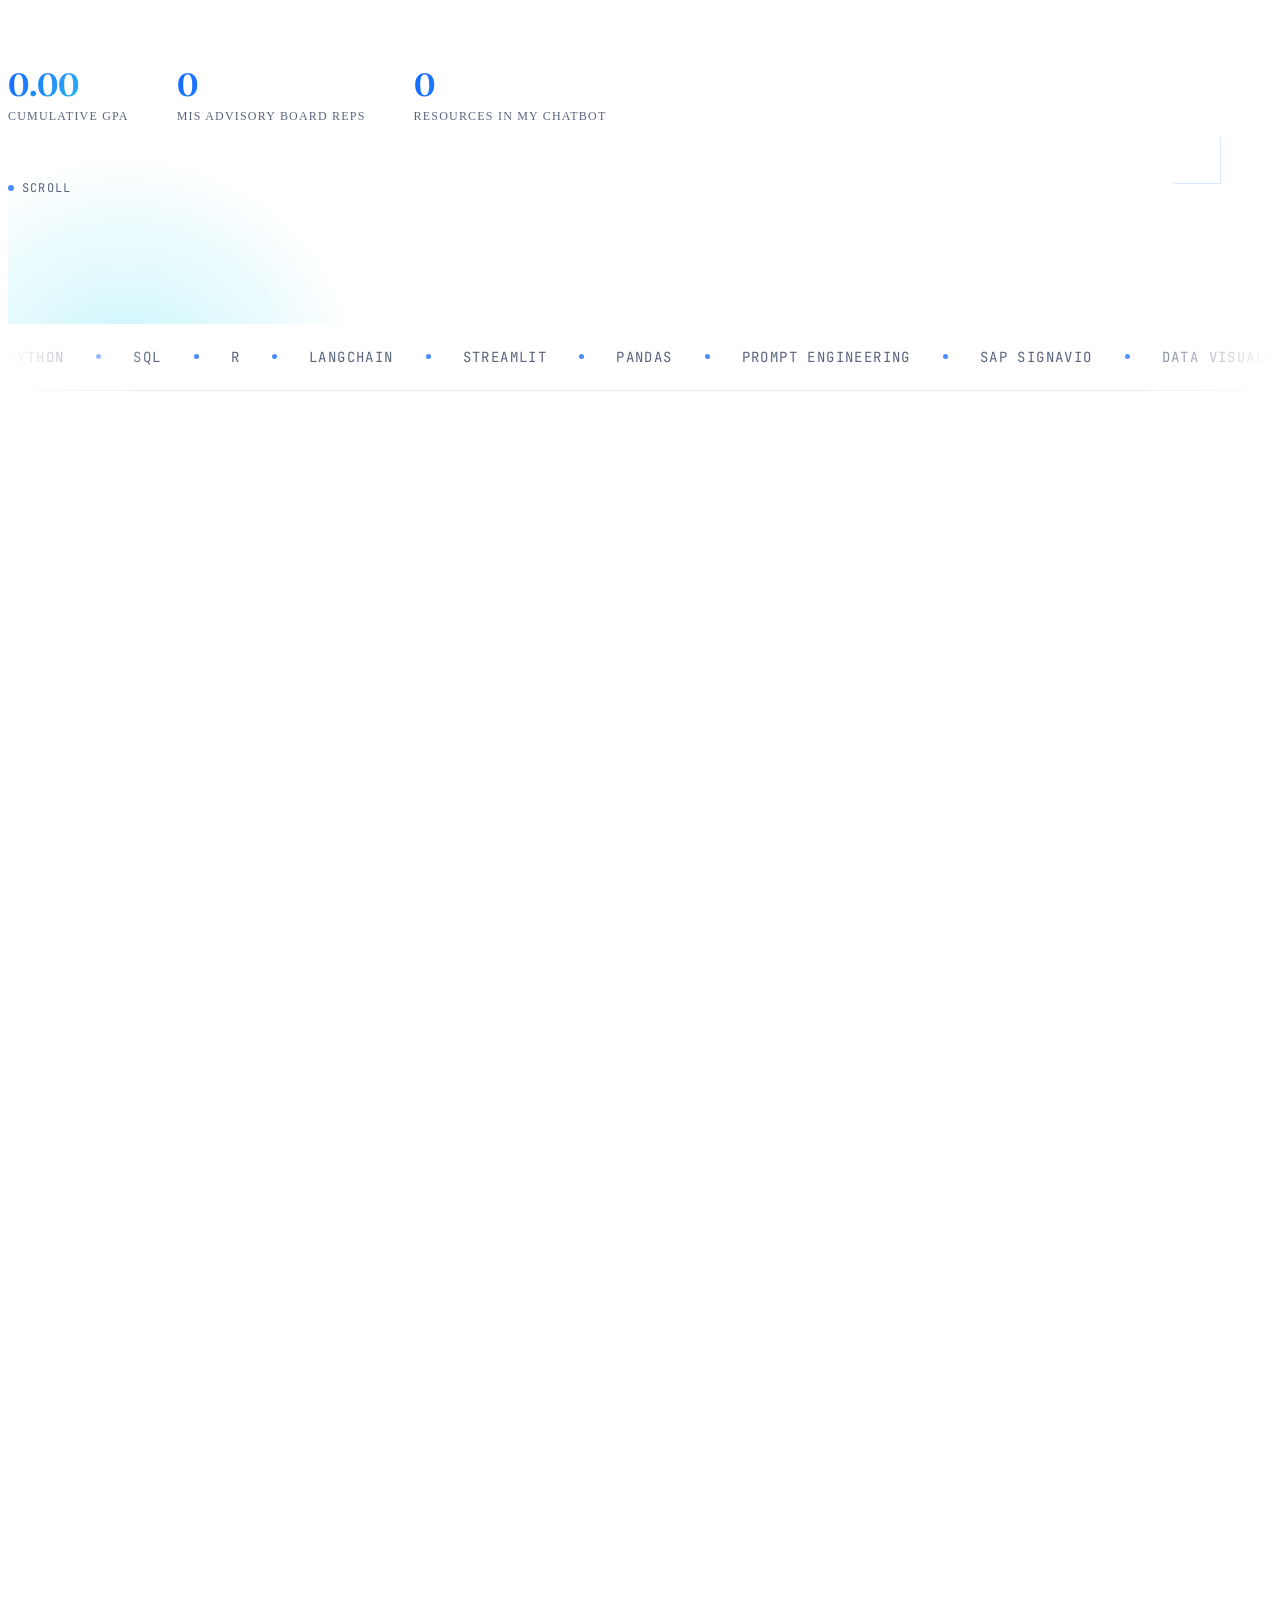
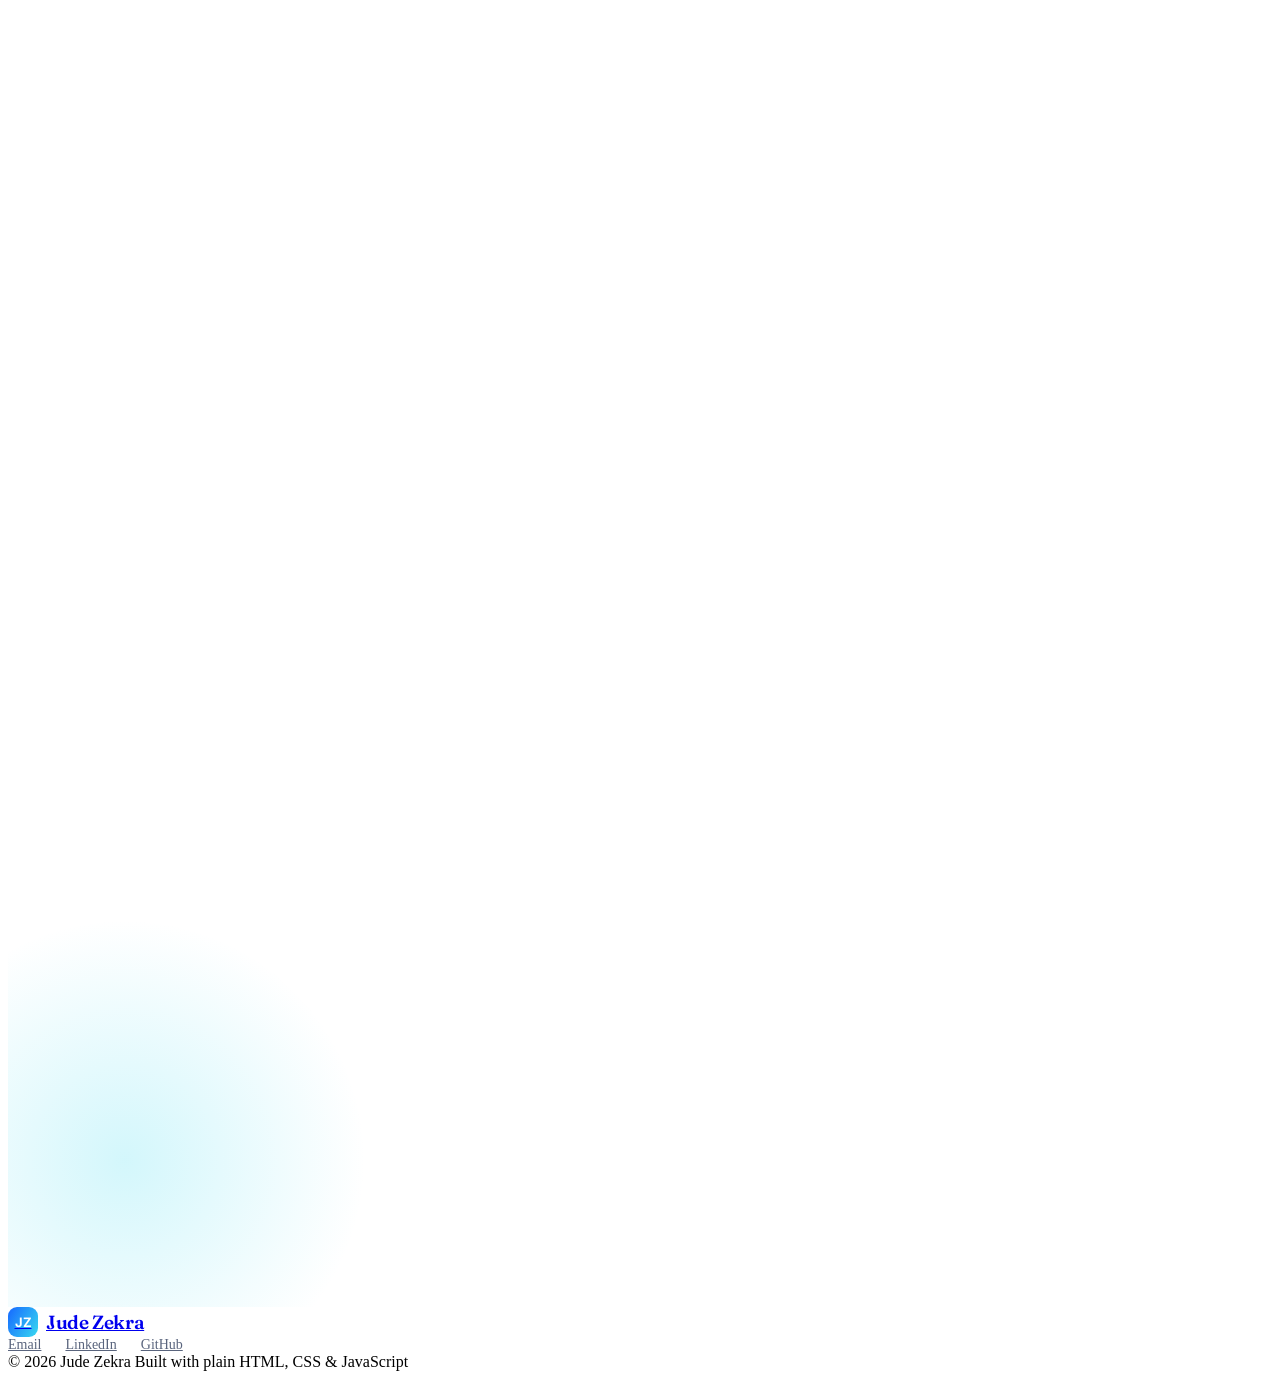
==== commit cc9a1c0c: "Add a rotating wireframe solid to the hero Two-column hero: copy left, canvas right. Renders an icos" ====
--- a/index.html
+++ b/index.html
@@ -100,6 +100,7 @@
       </div>
 
       <div class="container hero-content">
+       <div class="hero-layout">
         <div class="hero-stagger" style="display:flex; flex-direction:column; align-items:flex-start; gap:var(--space-6);">
           <span class="eyebrow"><span class="pulse-dot"></span> Business Development Intern at Intuit · Summer 2026</span>
 
@@ -136,6 +137,11 @@
             <span class="scroll-cue-dot"></span> Scroll
           </div>
         </div>
+
+        <div class="hero-visual" aria-hidden="true">
+          <canvas id="hero-shape" width="420" height="420"></canvas>
+        </div>
+       </div>
       </div>
     </section>
 
@@ -375,5 +381,6 @@
   <script defer src="assets/js/scroll-reveal.js"></script>
   <script defer src="assets/js/smooth-scroll.js"></script>
   <script defer src="assets/js/motion.js"></script>
+  <script defer src="assets/js/hero-shape.js"></script>
 </body>
 </html>
--- a/assets/css/components.css
+++ b/assets/css/components.css
@@ -343,6 +343,43 @@
 
 .hero-content { position: relative; z-index: 1; }
 
+/* Two-column hero: copy left, rotating solid right */
+.hero-layout {
+  display: grid;
+  grid-template-columns: minmax(0, 1fr) 400px;
+  gap: var(--space-16);
+  align-items: center;
+}
+
+.hero-visual {
+  position: relative;
+  aspect-ratio: 1;
+  width: 100%;
+}
+
+.hero-visual::after {
+  /* soft halo behind the solid */
+  content: "";
+  position: absolute;
+  inset: 12%;
+  border-radius: 50%;
+  background: radial-gradient(circle, rgba(56, 217, 240, 0.12), transparent 68%);
+  pointer-events: none;
+}
+
+#hero-shape {
+  position: relative;
+  z-index: 1;
+  width: 100%;
+  height: 100%;
+  display: block;
+}
+
+@media (max-width: 1024px) {
+  .hero-layout { grid-template-columns: minmax(0, 1fr); }
+  .hero-visual { display: none; }
+}
+
 .hero-name {
   display: block;
   font-family: var(--font-mono);
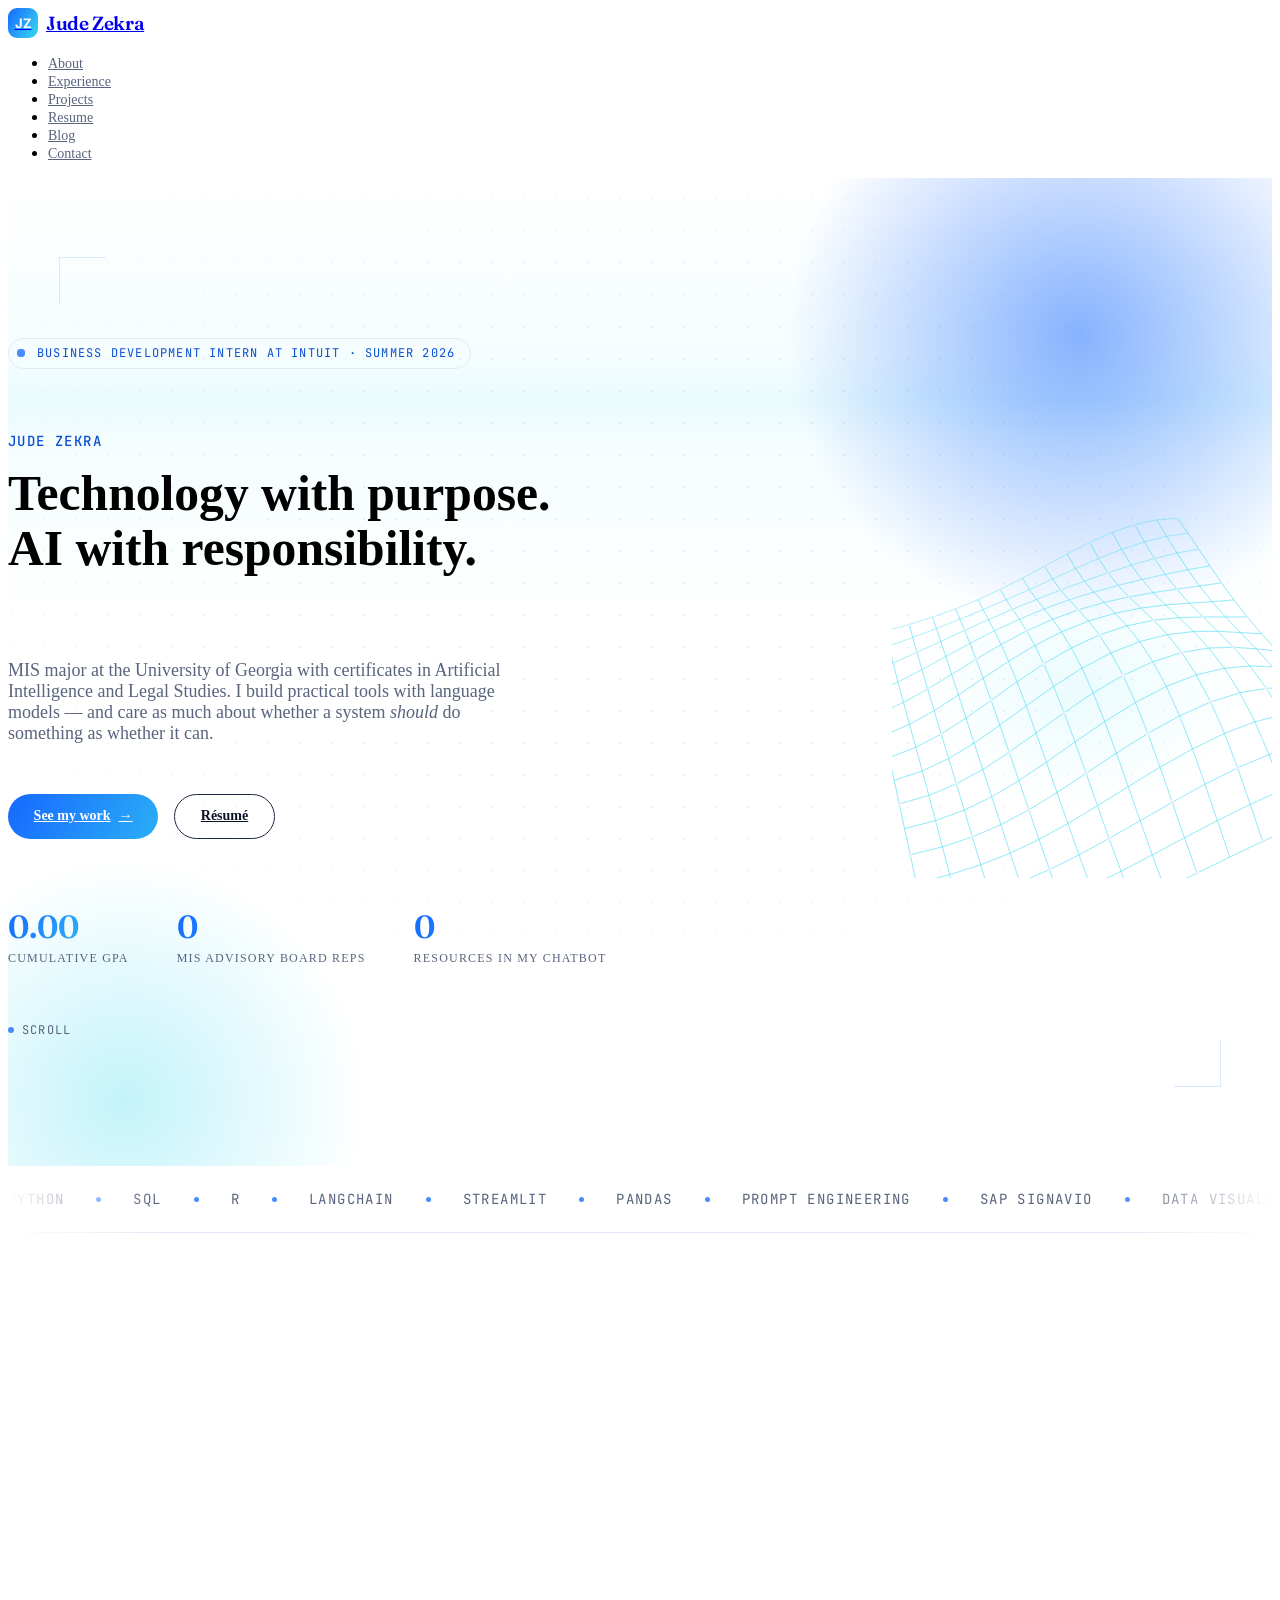
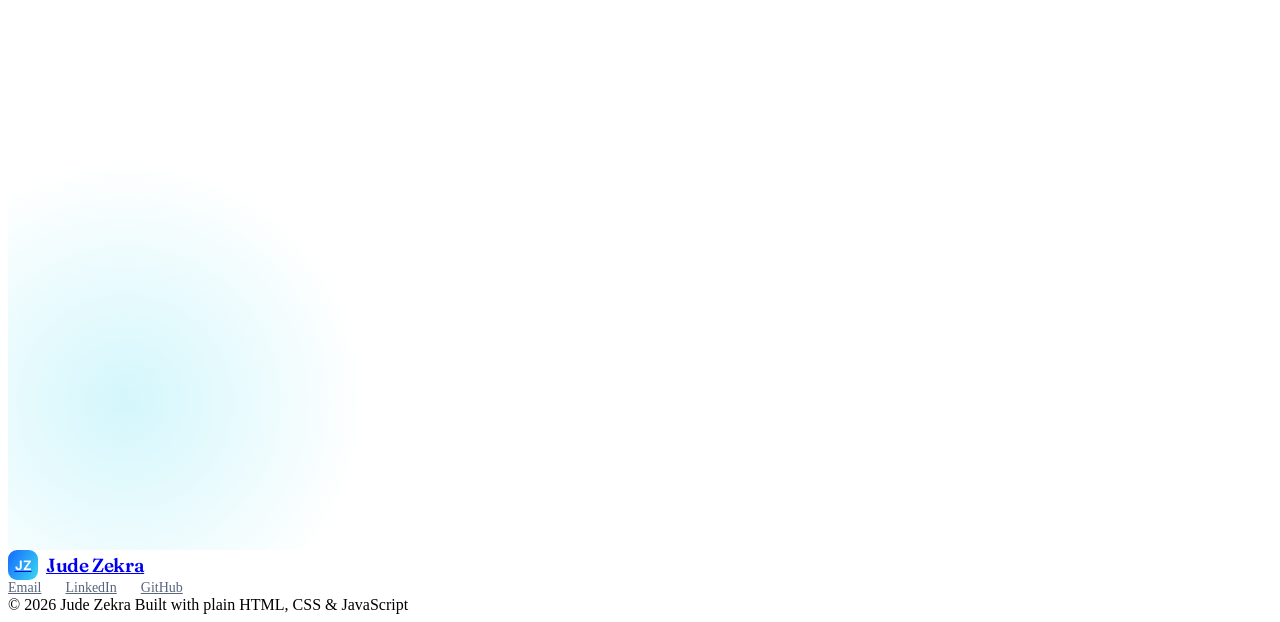
==== commit 6c82ed31: "New slogan, wider headline, and a different hero shape Slogan is now "Technology with purpose. AI wi" ====
--- a/index.html
+++ b/index.html
@@ -104,12 +104,13 @@
         <div class="hero-stagger" style="display:flex; flex-direction:column; align-items:flex-start; gap:var(--space-6);">
           <span class="eyebrow"><span class="pulse-dot"></span> Business Development Intern at Intuit · Summer 2026</span>
 
-          <h1 style="max-width:16ch;">
+          <h1 class="hero-title">
             <span class="hero-name">Jude Zekra</span>
-            <span style="font-size:var(--fs-hero); display:block;">Business systems, <span class="text-gradient">applied AI</span>, and the rules around both.</span>
+            <span class="hero-line">Technology with purpose.</span>
+            <span class="hero-line text-gradient">AI with responsibility.</span>
           </h1>
 
-          <p style="font-size:var(--fs-body-lg); color:var(--ink-soft); max-width:56ch;">
+          <p style="font-size:var(--fs-body-lg); color:var(--ink-soft); max-width:58ch;">
             MIS major at the University of Georgia with certificates in Artificial Intelligence and Legal Studies. I build practical tools with language models — and care as much about whether a system <em>should</em> do something as whether it can.
           </p>
 
--- a/assets/css/components.css
+++ b/assets/css/components.css
@@ -343,13 +343,23 @@
 
 .hero-content { position: relative; z-index: 1; }
 
-/* Two-column hero: copy left, rotating solid right */
+/* Two-column hero: copy left, canvas right */
 .hero-layout {
   display: grid;
-  grid-template-columns: minmax(0, 1fr) 400px;
-  gap: var(--space-16);
-  align-items: center;
-}
+  grid-template-columns: minmax(0, 1fr) 380px;
+  gap: var(--space-12);
+  align-items: center;
+}
+
+/* Sized so each line of the slogan holds on one line at full width —
+   the previous 16ch cap was forcing two words per row. */
+.hero-title {
+  max-width: 26ch;
+  font-size: clamp(1.9rem, 3vw + 0.7rem, 3.4rem);
+  line-height: 1.12;
+}
+
+.hero-line { display: block; }
 
 .hero-visual {
   position: relative;
@@ -358,12 +368,11 @@
 }
 
 .hero-visual::after {
-  /* soft halo behind the solid */
   content: "";
   position: absolute;
-  inset: 12%;
-  border-radius: 50%;
-  background: radial-gradient(circle, rgba(56, 217, 240, 0.12), transparent 68%);
+  inset: 18% 6%;
+  border-radius: 50%;
+  background: radial-gradient(ellipse, rgba(56, 217, 240, 0.10), transparent 70%);
   pointer-events: none;
 }
 
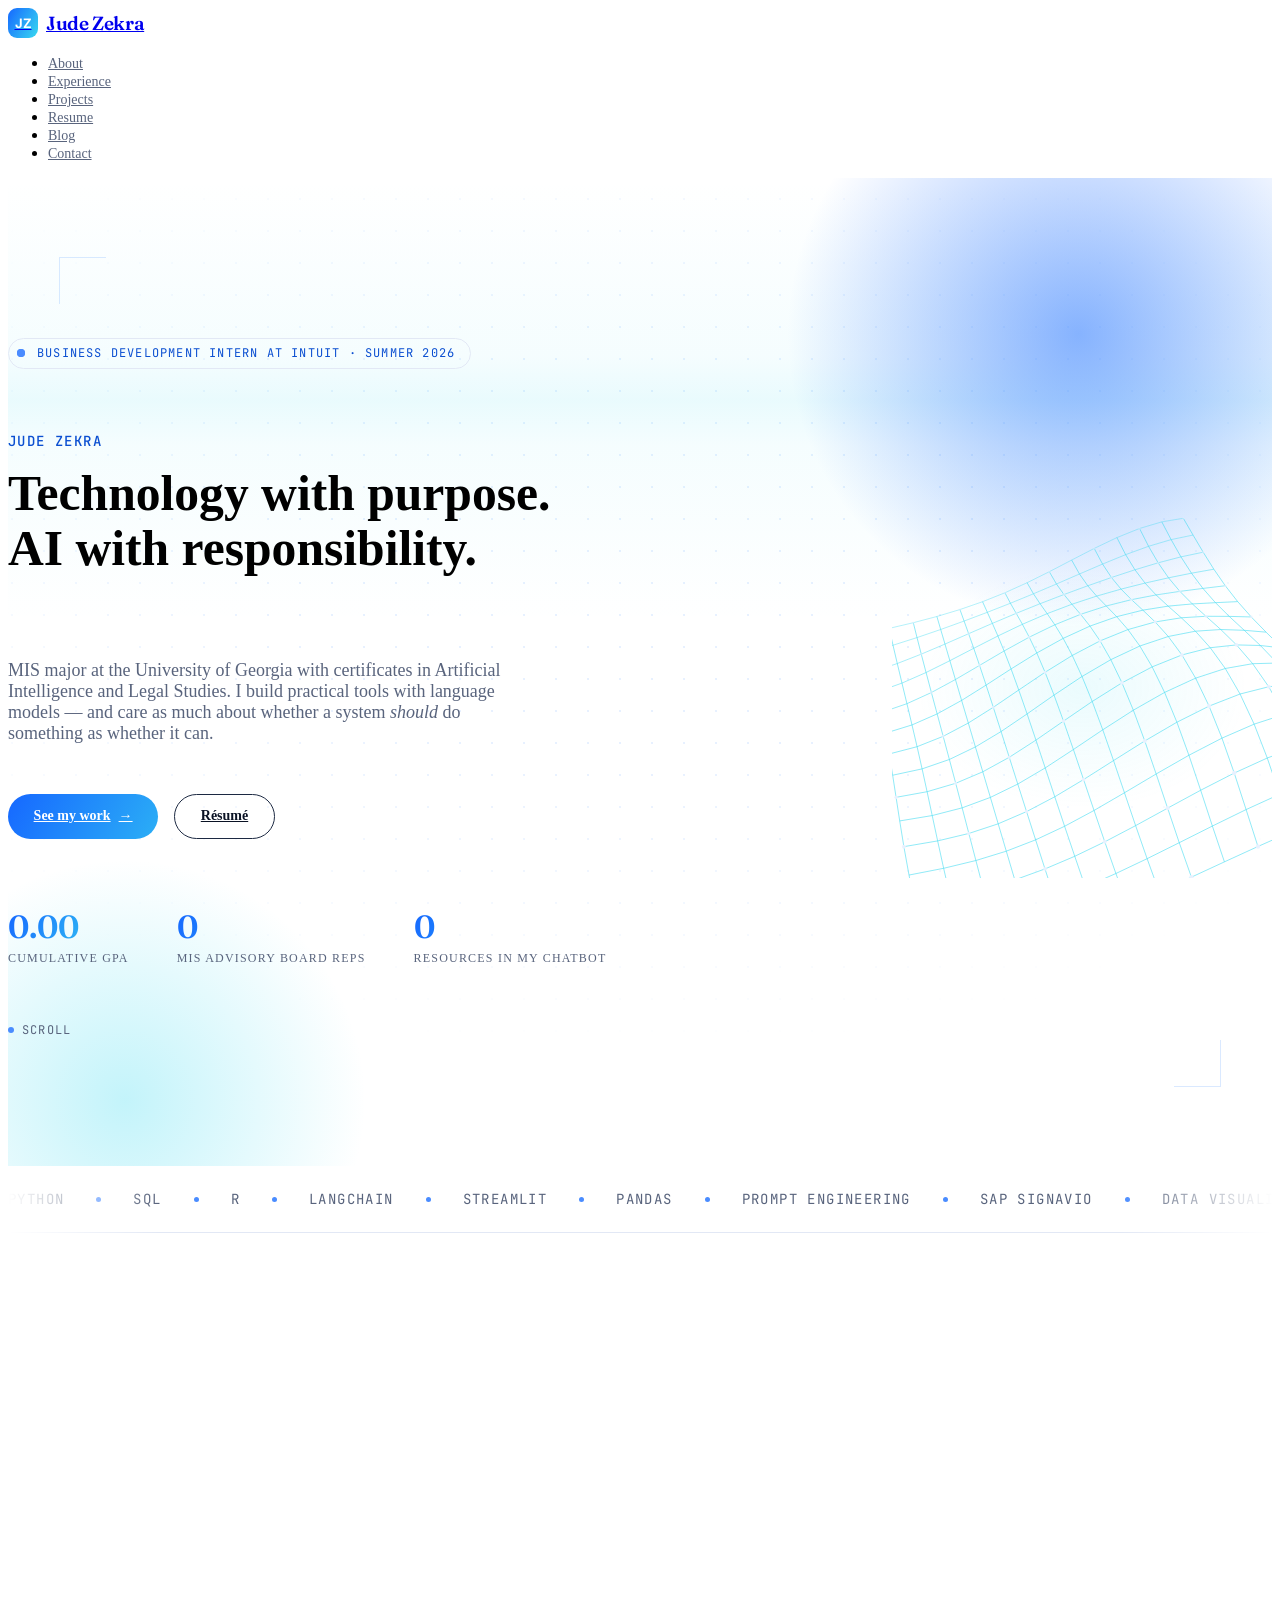
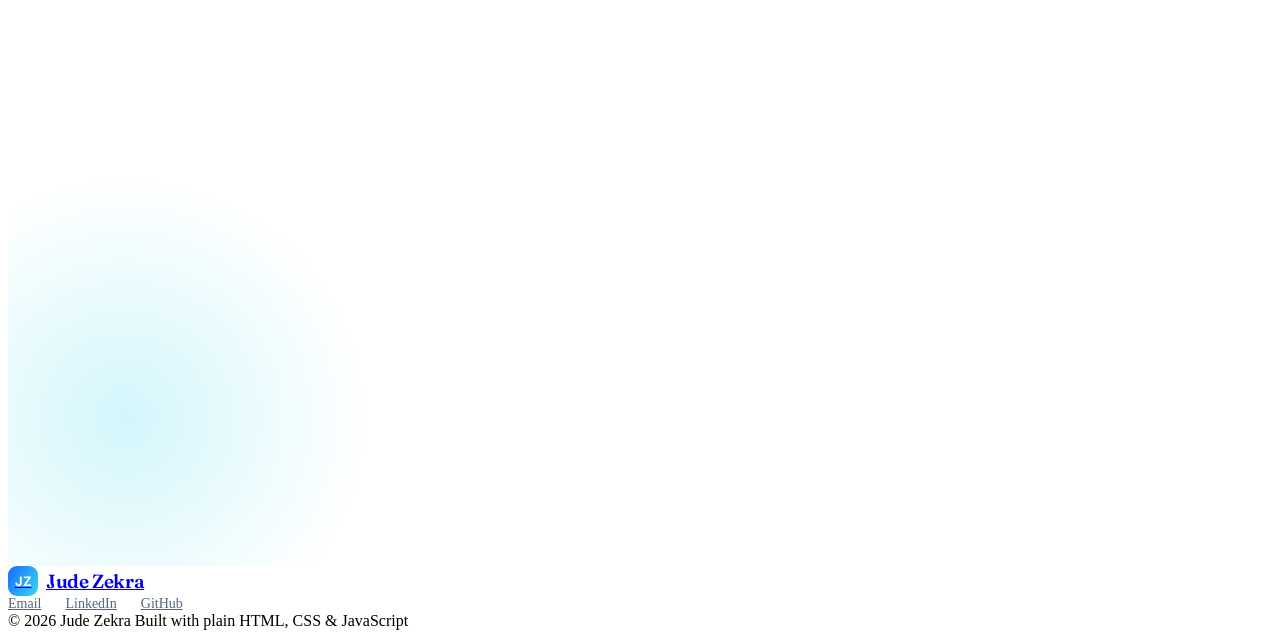
==== commit 04d629a5: "Update chatbot claims to match the rebuilt project The index really does hold 66 resources now, so t" ====
--- a/index.html
+++ b/index.html
@@ -129,7 +129,7 @@
               <div class="stat-label">MIS Advisory Board reps</div>
             </div>
             <div>
-              <div class="stat-value" data-count="50" data-count-suffix="+">0</div>
+              <div class="stat-value" data-count="66">0</div>
               <div class="stat-label">Resources in my chatbot</div>
             </div>
           </div>
@@ -167,7 +167,7 @@
               <ul class="now-list">
                 <li>Business Development Intern at <strong>Intuit</strong></li>
                 <li>MIS student at <strong>UGA</strong> — AI &amp; Legal Studies certificates</li>
-                <li>Building an AI chatbot for UGA student resources</li>
+                <li>Building an AI chatbot indexing 66 UGA student resources</li>
                 <li>Interested in product, AI strategy &amp; governance</li>
               </ul>
             </div>
@@ -288,9 +288,9 @@
                 <span class="card-index">01 — Personal project · Oct 2025 – Present</span>
                 <h3 class="card-title">AI Chatbot for Student Resources</h3>
                 <p class="card-desc">
-                  A conversational tool that answers UGA campus questions in real time. I wired OpenAI's GPT-3.5 API to a Streamlit front end and built a structured database of 50+ student resources — advising, tutoring, career services, wellness — so answers come back grounded in real listings rather than guesses. Pandas and LangChain handle retrieval and prompt construction.
+                  A conversational tool that answers UGA campus questions in real time, grounded in an index of 66 resources across 15 categories — advising, tutoring, careers, health, basic needs, housing, safety. It retrieves the entries most relevant to a question and constrains the model to answer only from those, so it can't invent an office that doesn't exist, and every reply cites the rows it used. It also runs without an API key, answering straight from the index, so the demo works for anyone who opens it.
                 </p>
-                <div class="tag-row"><span class="tag">Python</span><span class="tag">LangChain</span><span class="tag">Streamlit</span><span class="tag">Pandas</span></div>
+                <div class="tag-row"><span class="tag">Python</span><span class="tag">Streamlit</span><span class="tag">Pandas</span><span class="tag">Retrieval</span><span class="tag">Tested</span></div>
                 <a href="https://github.com/judezekra/UGA-Chatbot" class="card-link">View the code on GitHub <span class="btn-arrow">→</span></a>
               </div>
             </article>
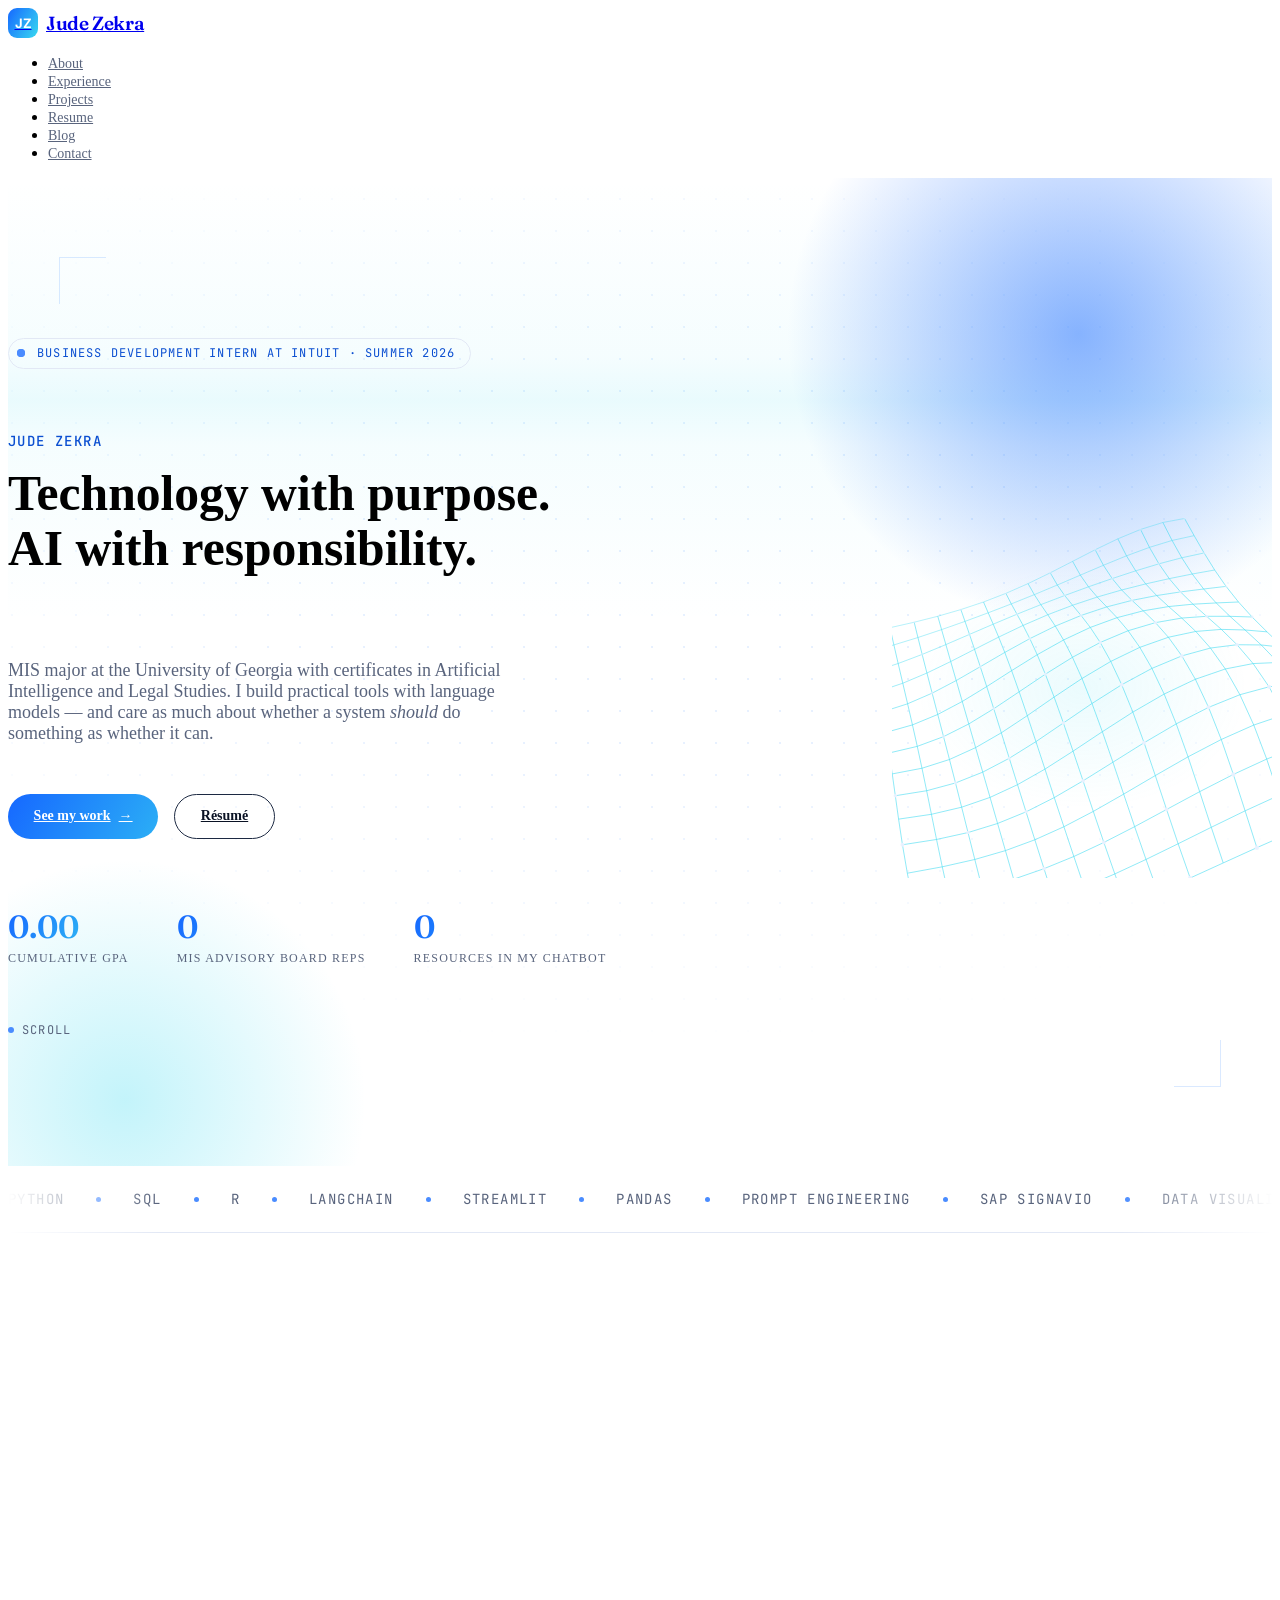
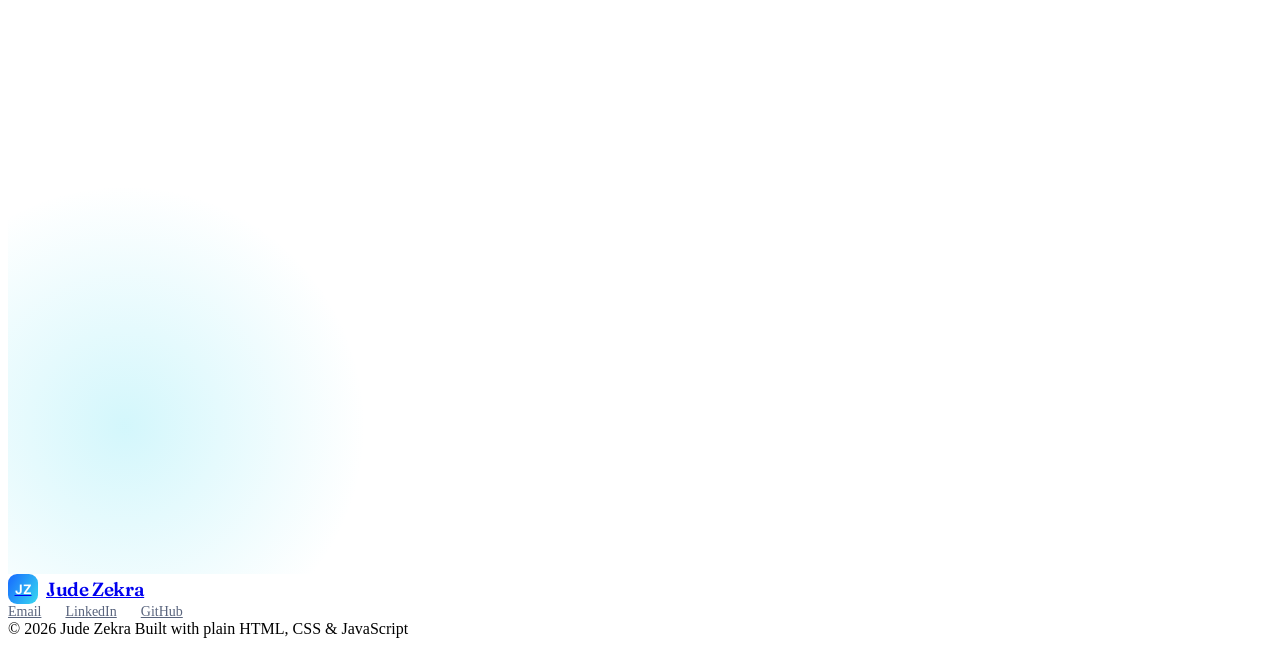
==== commit 77fe82e1: "Link the live chatbot demo The project card now leads with the demo and keeps the source as a second" ====
--- a/index.html
+++ b/index.html
@@ -167,7 +167,7 @@
               <ul class="now-list">
                 <li>Business Development Intern at <strong>Intuit</strong></li>
                 <li>MIS student at <strong>UGA</strong> — AI &amp; Legal Studies certificates</li>
-                <li>Building an AI chatbot indexing 66 UGA student resources</li>
+                <li>Shipped an <a href="https://uga-resources.streamlit.app/" style="color:var(--accent-text); font-weight:500;">AI chatbot</a> indexing 66 UGA student resources</li>
                 <li>Interested in product, AI strategy &amp; governance</li>
               </ul>
             </div>
@@ -291,7 +291,10 @@
                   A conversational tool that answers UGA campus questions in real time, grounded in an index of 66 resources across 15 categories — advising, tutoring, careers, health, basic needs, housing, safety. It retrieves the entries most relevant to a question and constrains the model to answer only from those, so it can't invent an office that doesn't exist, and every reply cites the rows it used. It also runs without an API key, answering straight from the index, so the demo works for anyone who opens it.
                 </p>
                 <div class="tag-row"><span class="tag">Python</span><span class="tag">Streamlit</span><span class="tag">Pandas</span><span class="tag">Retrieval</span><span class="tag">Tested</span></div>
-                <a href="https://github.com/judezekra/UGA-Chatbot" class="card-link">View the code on GitHub <span class="btn-arrow">→</span></a>
+                <div class="card-links">
+                  <a href="https://uga-resources.streamlit.app/" class="card-link">Try the live demo <span class="btn-arrow">→</span></a>
+                  <a href="https://github.com/judezekra/UGA-Chatbot" class="card-link card-link--muted">View the code <span class="btn-arrow">→</span></a>
+                </div>
               </div>
             </article>
           </div>
--- a/assets/css/components.css
+++ b/assets/css/components.css
@@ -254,6 +254,18 @@
 
 .card-link .btn-arrow { transition: transform var(--dur-base) var(--ease-spring); }
 .card:hover .card-link .btn-arrow { transform: translateX(5px); }
+
+.card-links {
+  margin-top: auto;
+  display: flex;
+  flex-wrap: wrap;
+  gap: var(--space-6);
+  padding-top: var(--space-2);
+}
+
+.card-links .card-link { margin-top: 0; }
+.card-link--muted { color: var(--ink-soft); }
+.card-link--muted:hover { color: var(--accent-text); }
 
 /* ---------- Hero visuals ---------- */
 .hero {
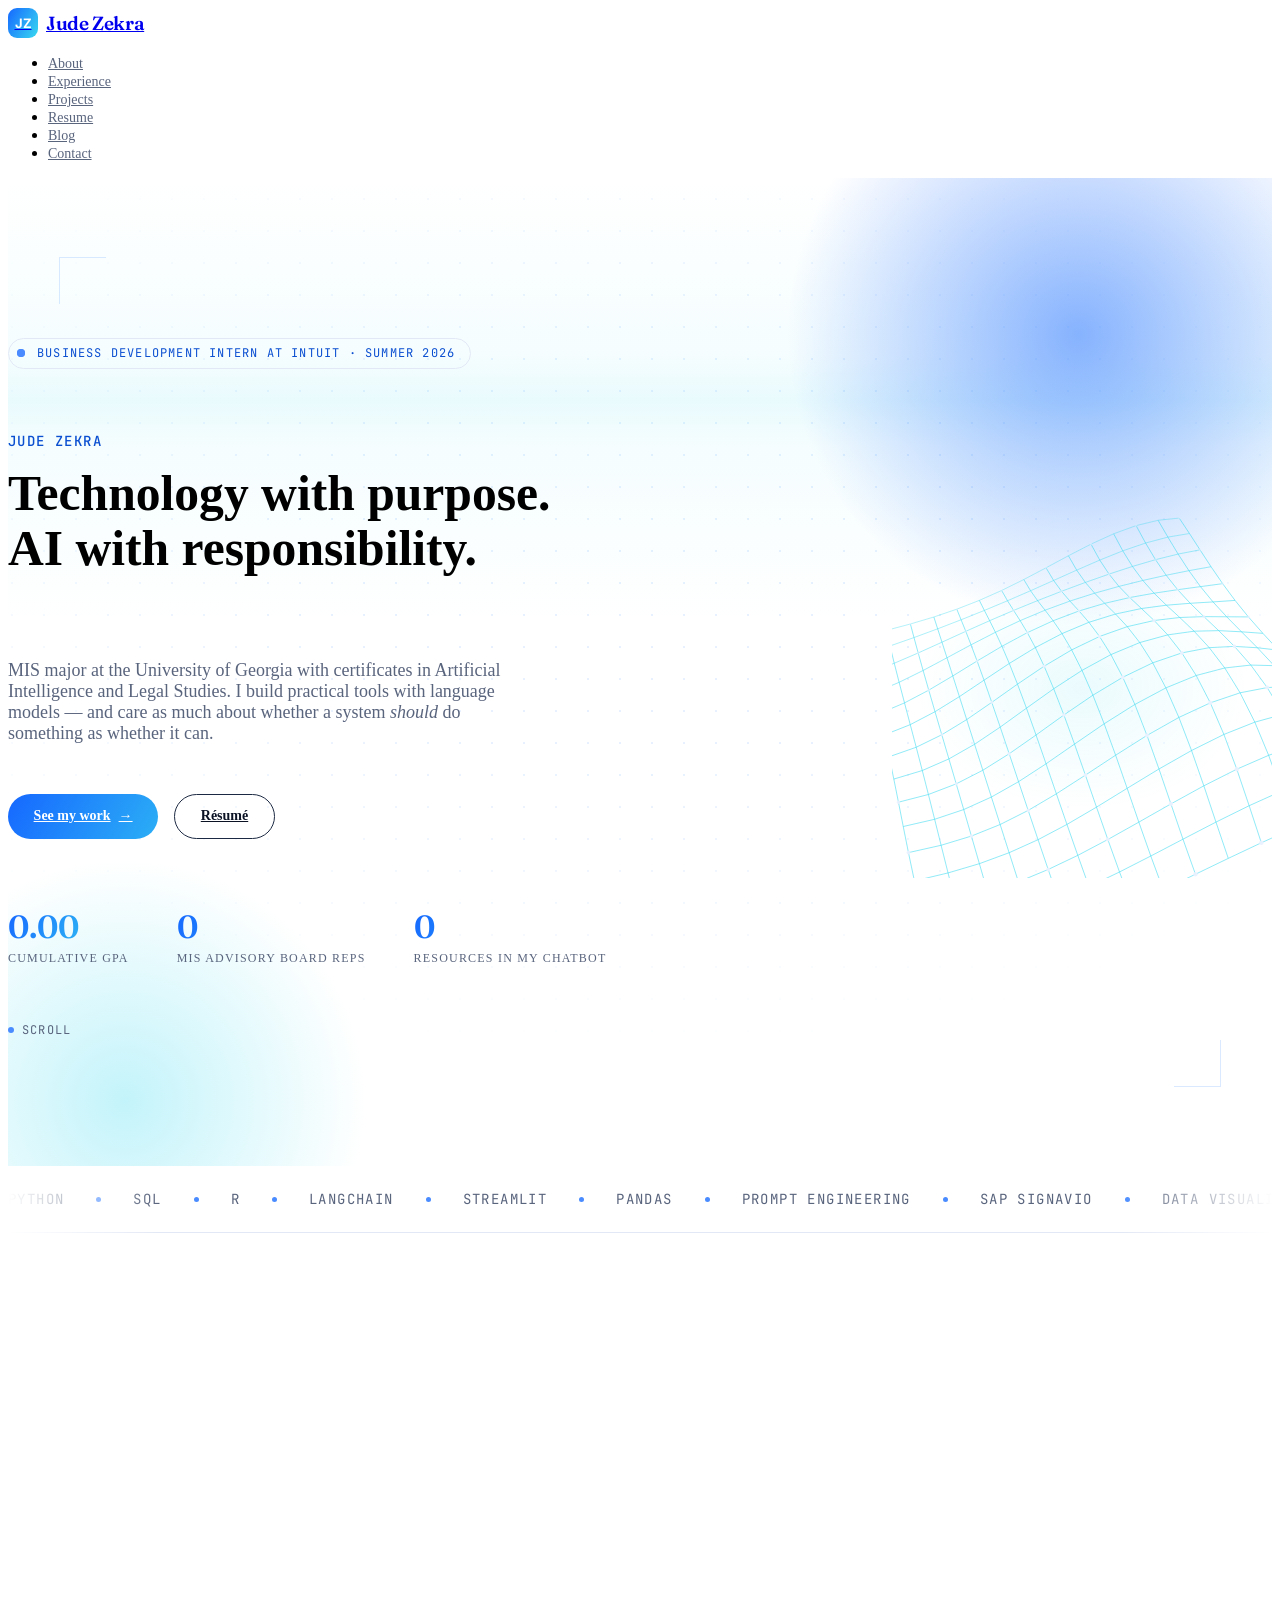
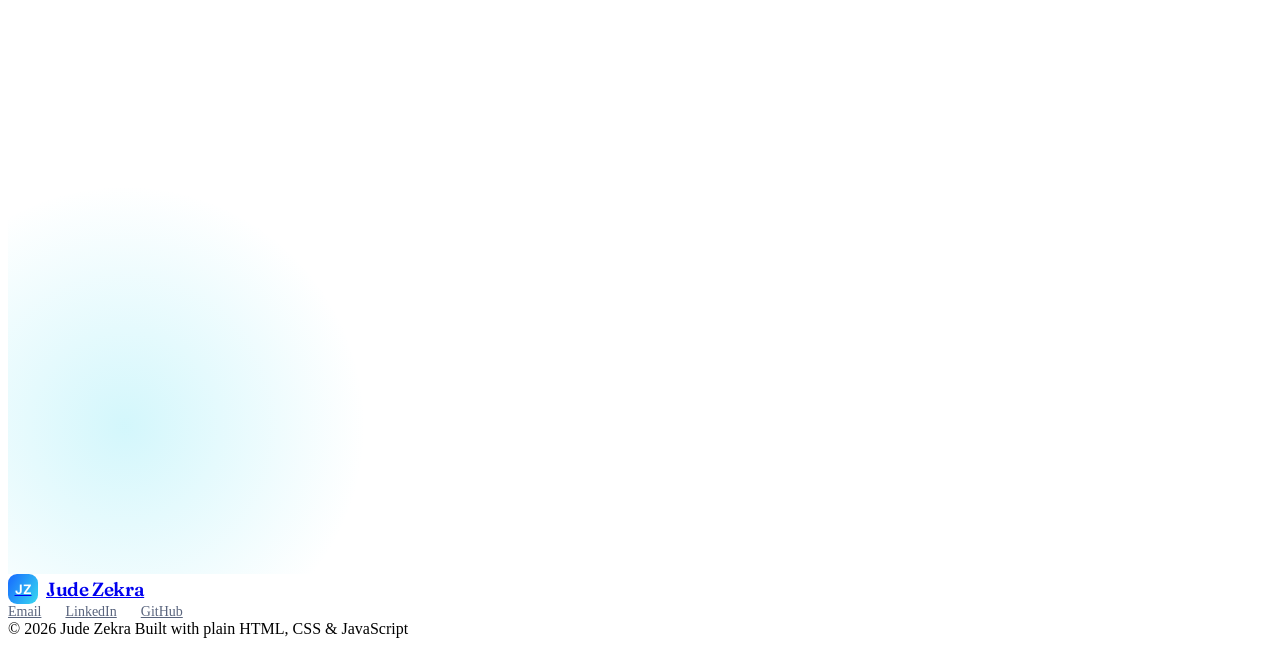
==== commit 61b826c2: "Add Google Search Console verification tag" ====
--- a/index.html
+++ b/index.html
@@ -3,6 +3,7 @@
 <head>
   <meta charset="UTF-8">
   <meta name="viewport" content="width=device-width, initial-scale=1.0">
+  <meta name="google-site-verification" content="yPmEt8T3Jieq9VAaI5JQTnMbcn32yiZmsbE56bFiDd4" />
   <title>Jude Zekra — MIS, Applied AI &amp; Legal Studies | University of Georgia</title>
   <meta name="description" content="Jude Zekra — Management Information Systems student at the University of Georgia with certificates in Artificial Intelligence and Legal Studies. Business Development Intern at Intuit.">
 
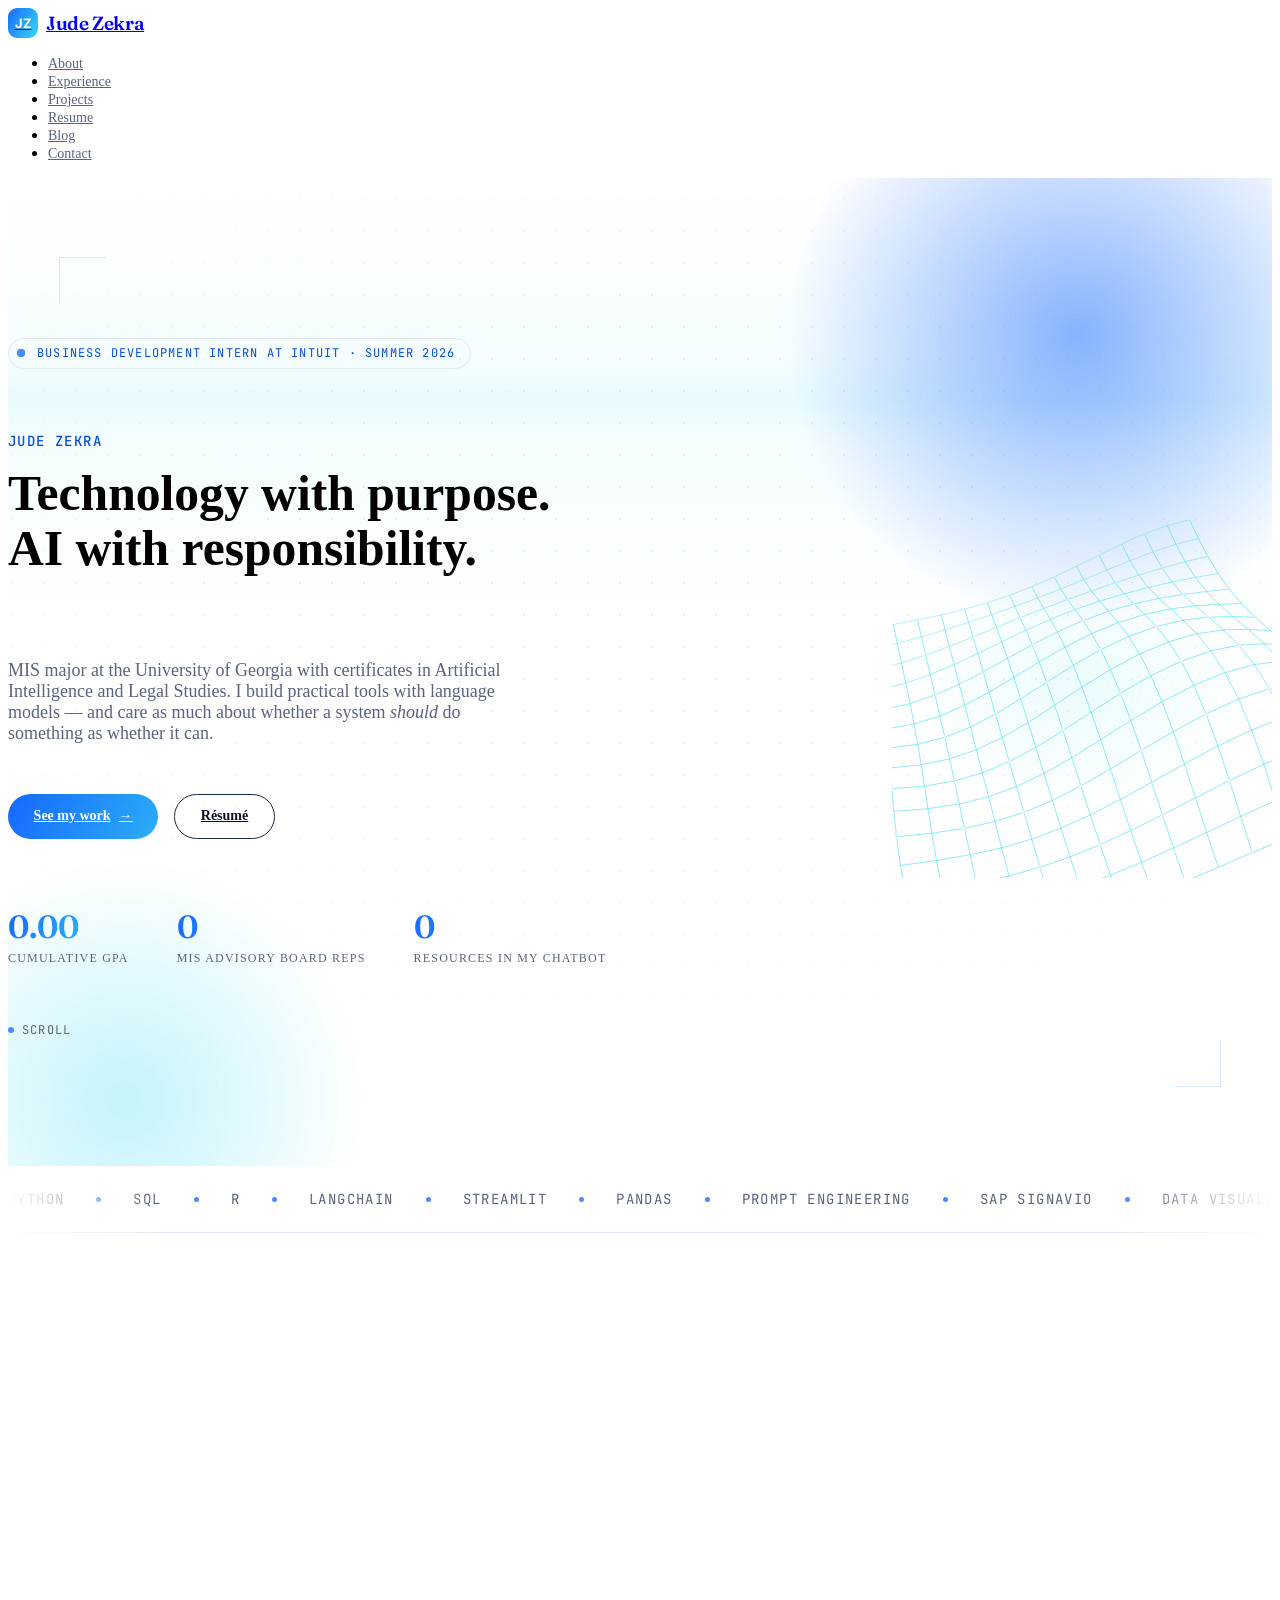
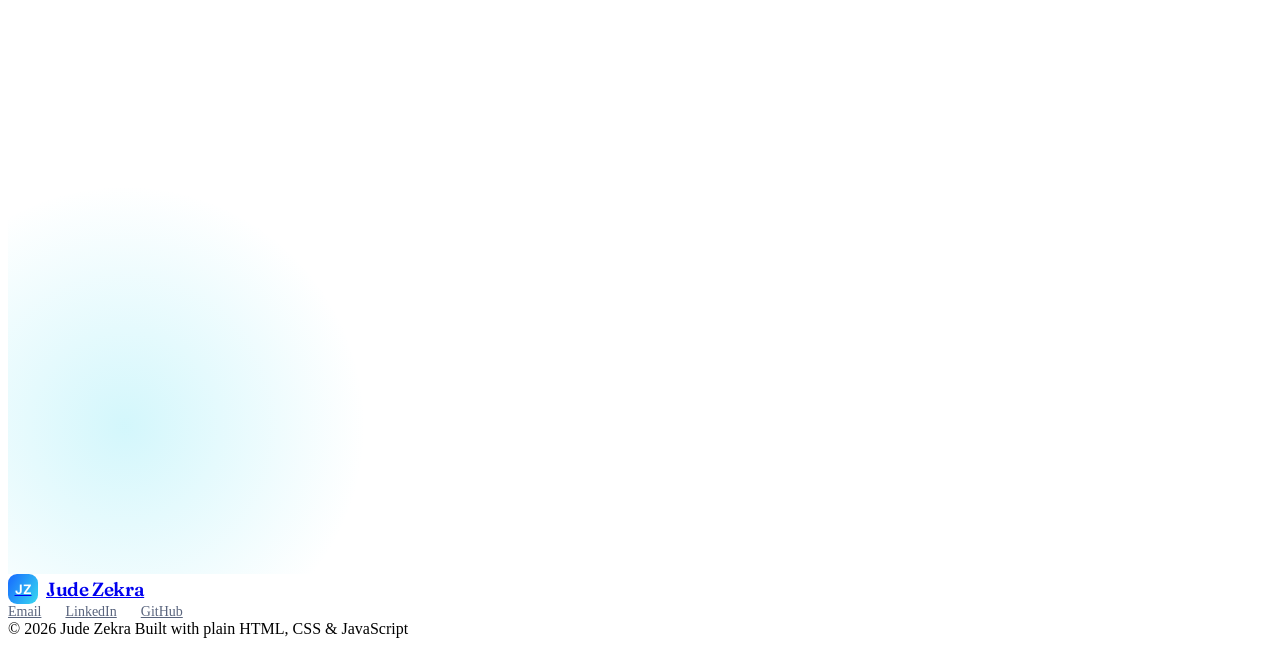
==== commit 33e6e571: "Update chatbot description for the retrieval rebuild Reflects what it now does: BM25 with synonym an" ====
--- a/index.html
+++ b/index.html
@@ -130,7 +130,7 @@
               <div class="stat-label">MIS Advisory Board reps</div>
             </div>
             <div>
-              <div class="stat-value" data-count="66">0</div>
+              <div class="stat-value" data-count="70">0</div>
               <div class="stat-label">Resources in my chatbot</div>
             </div>
           </div>
@@ -168,7 +168,7 @@
               <ul class="now-list">
                 <li>Business Development Intern at <strong>Intuit</strong></li>
                 <li>MIS student at <strong>UGA</strong> — AI &amp; Legal Studies certificates</li>
-                <li>Shipped an <a href="https://uga-resources.streamlit.app/" style="color:var(--accent-text); font-weight:500;">AI chatbot</a> indexing 66 UGA student resources</li>
+                <li>Shipped an <a href="https://uga-resources.streamlit.app/" style="color:var(--accent-text); font-weight:500;">AI chatbot</a> indexing 70 UGA student resources</li>
                 <li>Interested in product, AI strategy &amp; governance</li>
               </ul>
             </div>
@@ -289,9 +289,9 @@
                 <span class="card-index">01 — Personal project · Oct 2025 – Present</span>
                 <h3 class="card-title">AI Chatbot for Student Resources</h3>
                 <p class="card-desc">
-                  A conversational tool that answers UGA campus questions in real time, grounded in an index of 66 resources across 15 categories — advising, tutoring, careers, health, basic needs, housing, safety. It retrieves the entries most relevant to a question and constrains the model to answer only from those, so it can't invent an office that doesn't exist, and every reply cites the rows it used. It also runs without an API key, answering straight from the index, so the demo works for anyone who opens it.
+                  Answers UGA campus questions from an index of 70 resources, using BM25 retrieval with synonym expansion and typo tolerance so a student asking for "a therapist" reaches Counseling Services. The model is constrained to the retrieved rows and cites them, so it can't invent an office that doesn't exist. Questions suggesting danger short-circuit to crisis resources — 988, Crisis Text Line, emergency services — before anything else runs. Retrieval is measured against 59 labelled questions: <strong>100% Recall@3, MRR 0.949</strong>. It also works with no API key, so the demo is live for anyone.
                 </p>
-                <div class="tag-row"><span class="tag">Python</span><span class="tag">Streamlit</span><span class="tag">Pandas</span><span class="tag">Retrieval</span><span class="tag">Tested</span></div>
+                <div class="tag-row"><span class="tag">Python</span><span class="tag">Streamlit</span><span class="tag">BM25</span><span class="tag">Information Retrieval</span><span class="tag">Evaluated</span></div>
                 <div class="card-links">
                   <a href="https://uga-resources.streamlit.app/" class="card-link">Try the live demo <span class="btn-arrow">→</span></a>
                   <a href="https://github.com/judezekra/UGA-Chatbot" class="card-link card-link--muted">View the code <span class="btn-arrow">→</span></a>
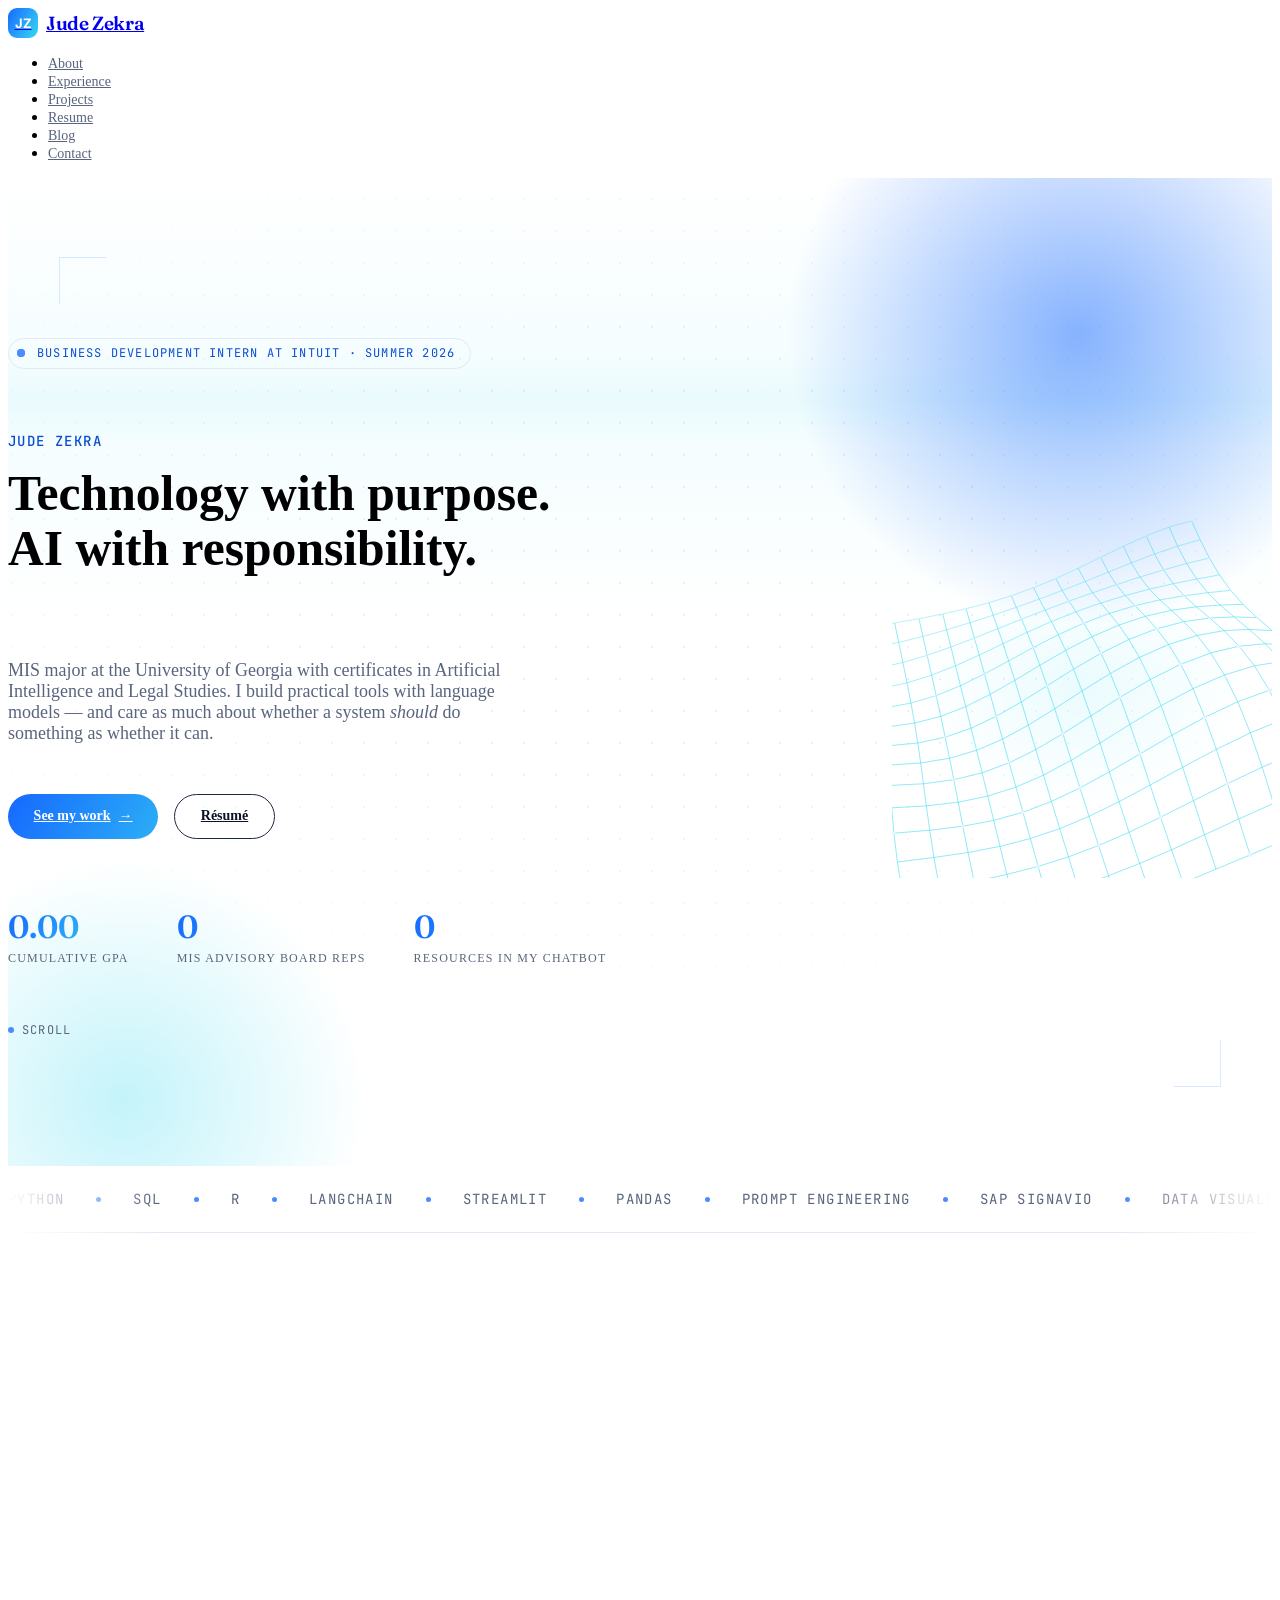
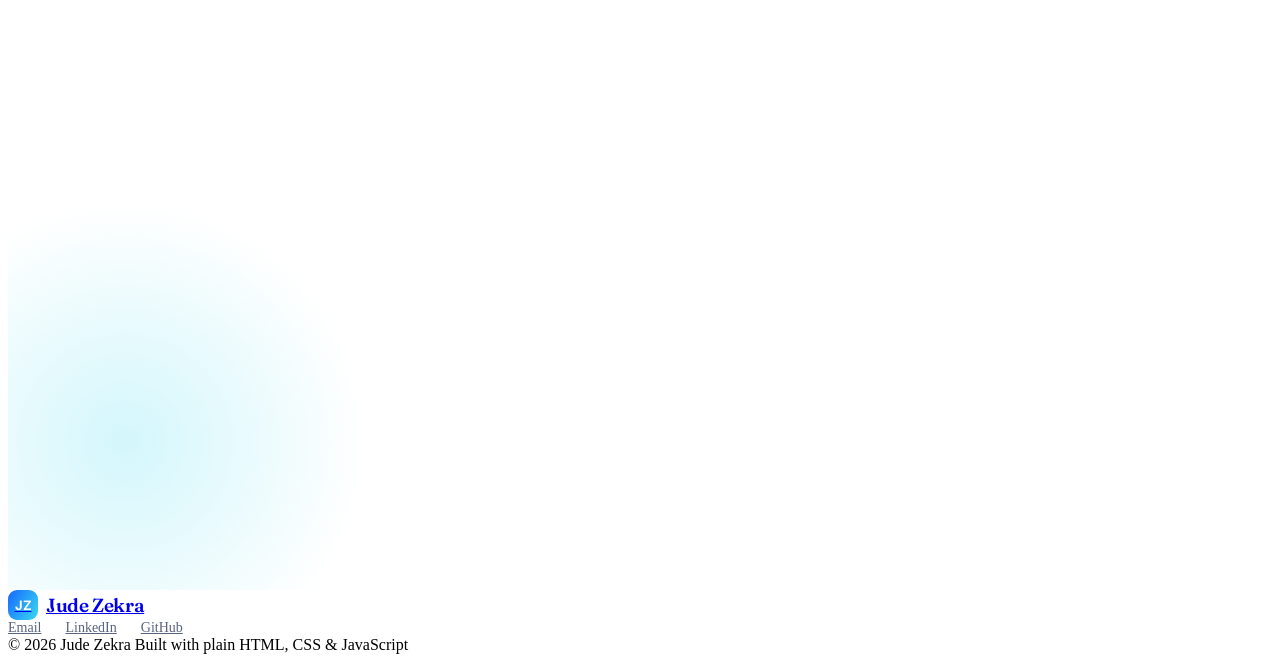
==== commit fb522820: "Note the free-tier model behind the live demo" ====
--- a/index.html
+++ b/index.html
@@ -289,7 +289,7 @@
                 <span class="card-index">01 — Personal project · Oct 2025 – Present</span>
                 <h3 class="card-title">AI Chatbot for Student Resources</h3>
                 <p class="card-desc">
-                  Answers UGA campus questions from an index of 70 resources, using BM25 retrieval with synonym expansion and typo tolerance so a student asking for "a therapist" reaches Counseling Services. The model is constrained to the retrieved rows and cites them, so it can't invent an office that doesn't exist. Questions suggesting danger short-circuit to crisis resources — 988, Crisis Text Line, emergency services — before anything else runs. Retrieval is measured against 59 labelled questions: <strong>100% Recall@3, MRR 0.949</strong>. It also works with no API key, so the demo is live for anyone.
+                  Answers UGA campus questions from an index of 70 resources, using BM25 retrieval with synonym expansion and typo tolerance so a student asking for "a therapist" reaches Counseling Services. The model is constrained to the retrieved rows and cites them, so it can't invent an office that doesn't exist. Questions suggesting danger short-circuit to crisis resources — 988, Crisis Text Line, emergency services — before anything else runs. Retrieval is measured against 59 labelled questions: <strong>100% Recall@3, MRR 0.949</strong>. It's provider-agnostic and runs Llama 3.3 70B on a free tier, degrading to plain search if the model is unavailable — so the live demo costs nothing and never goes dark.
                 </p>
                 <div class="tag-row"><span class="tag">Python</span><span class="tag">Streamlit</span><span class="tag">BM25</span><span class="tag">Information Retrieval</span><span class="tag">Evaluated</span></div>
                 <div class="card-links">
